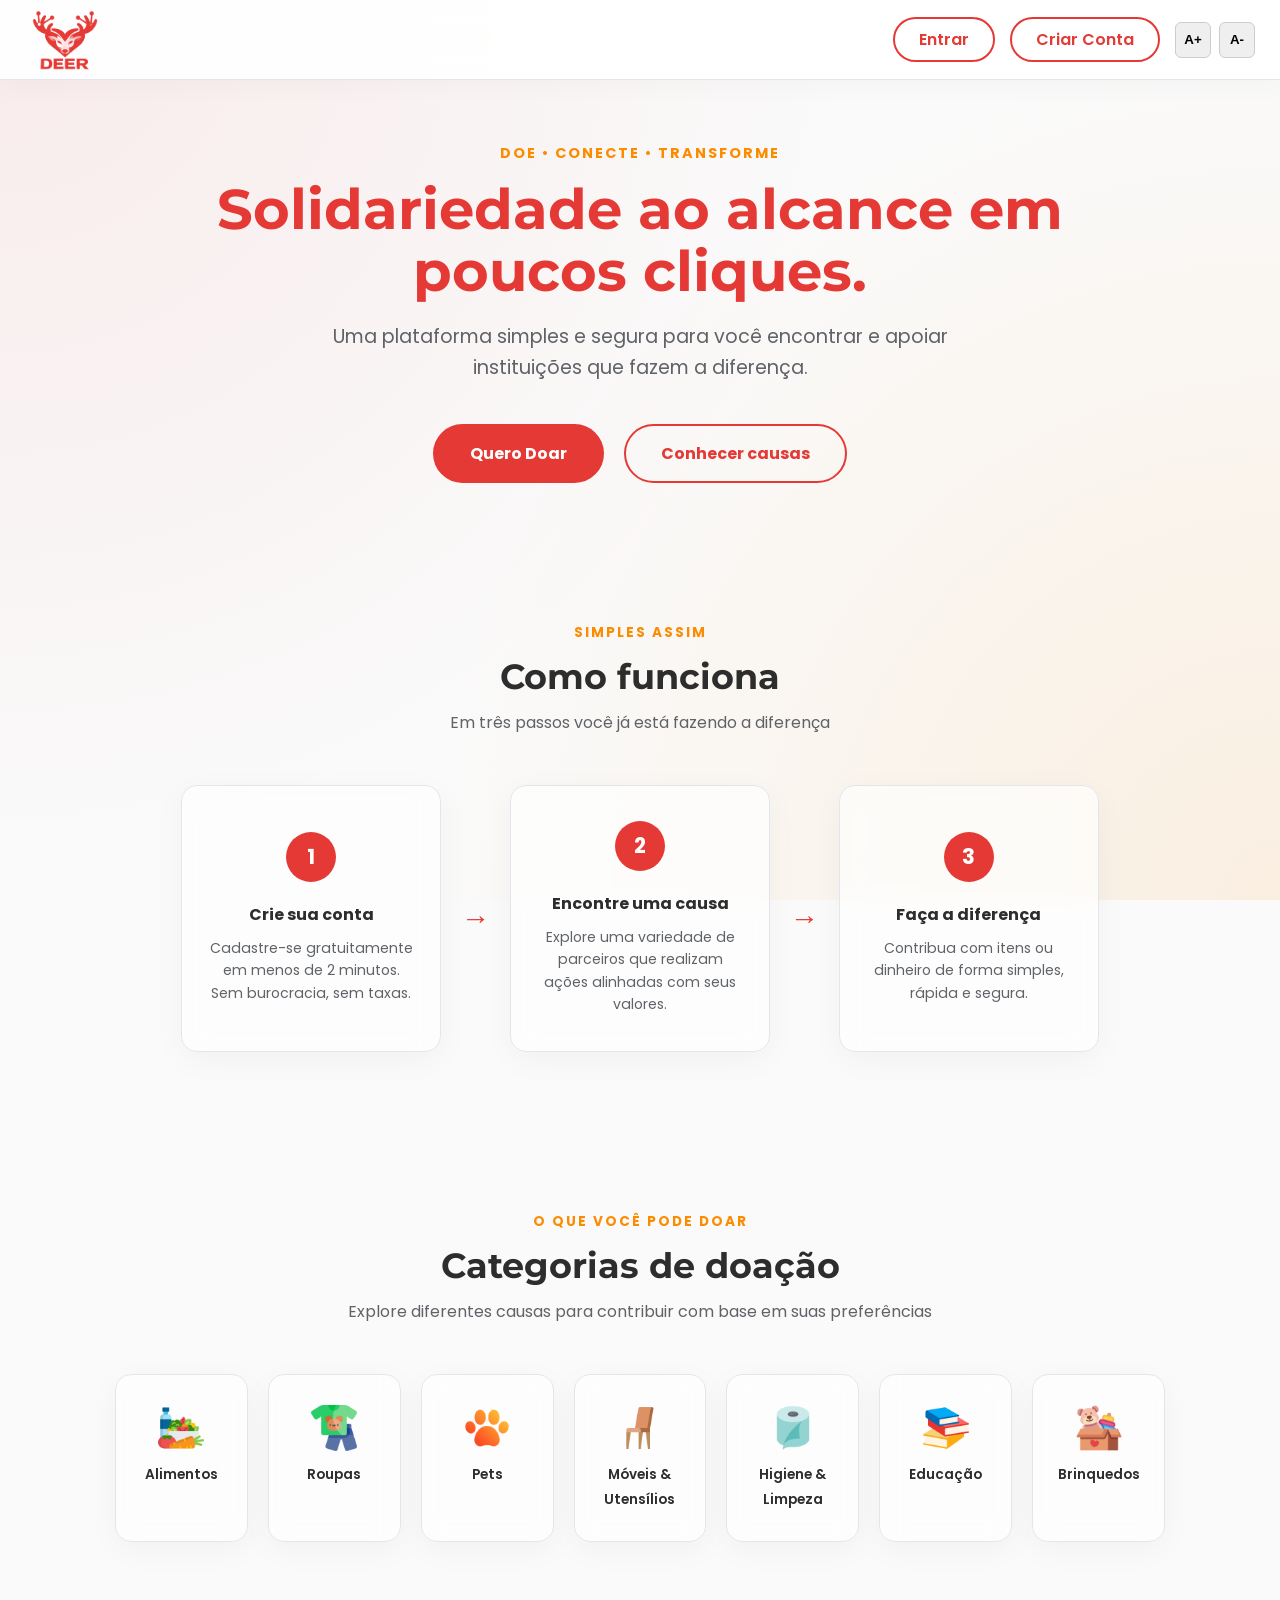
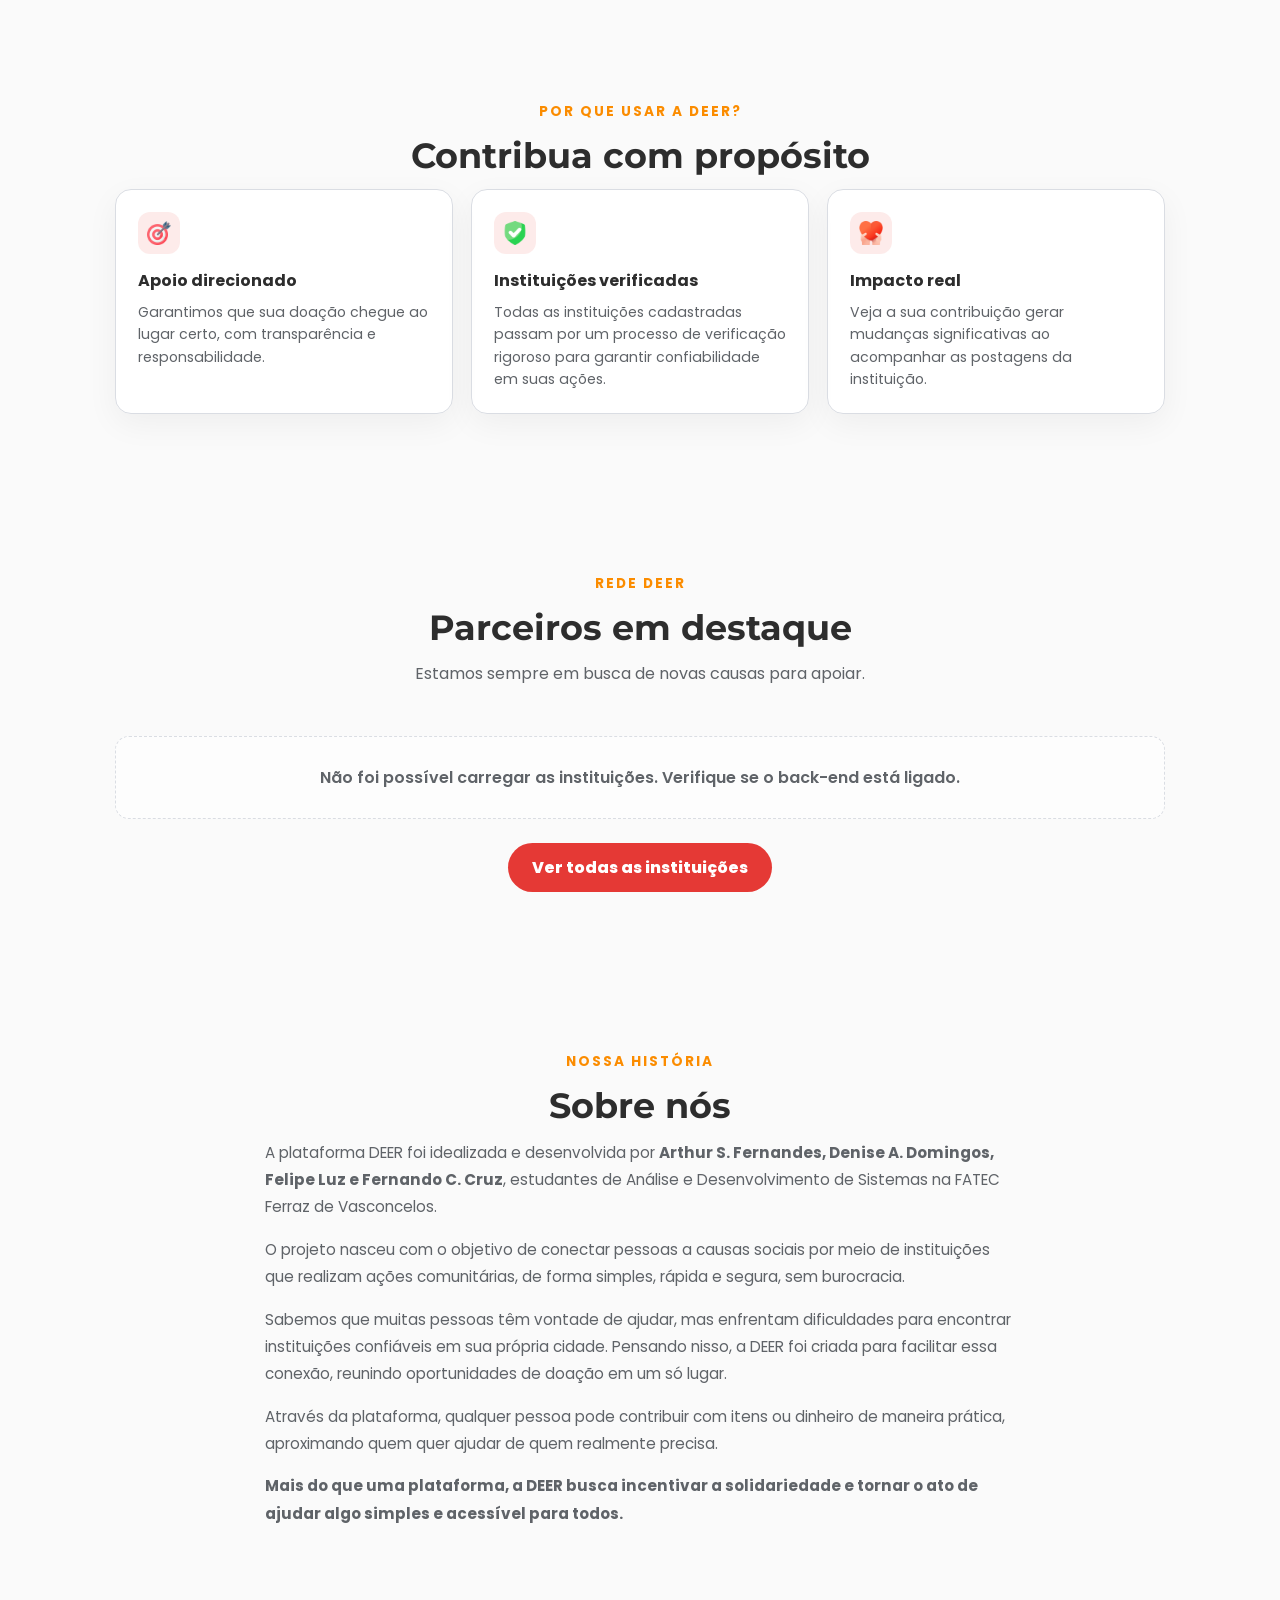
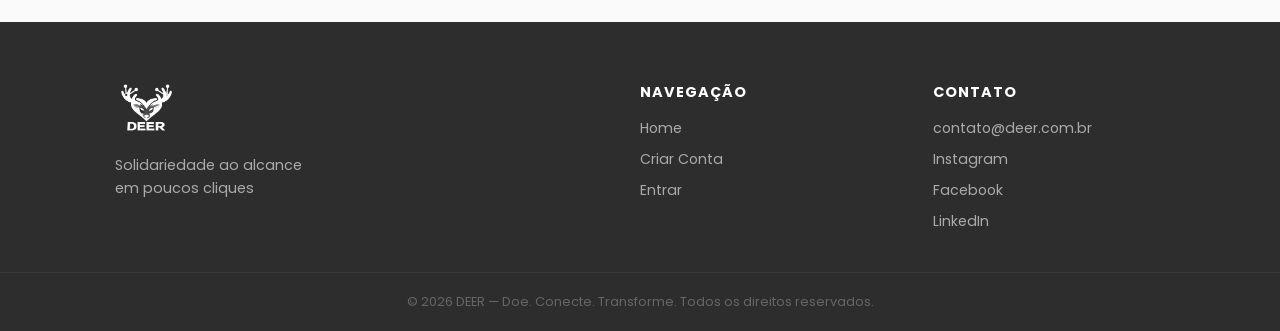
==== index.html @ 0b23401d "add vlibras e icone para aumento de fonte - acessibilidade" ====
<!DOCTYPE html>
<html lang="pt-br">

<head>
    <meta charset="UTF-8">
    <meta name="viewport" content="width=device-width, initial-scale=1.0">
    <title>DEER - Doe. Conecte. Transforme.</title>
    <link rel="preconnect" href="https://fonts.googleapis.com">
    <link rel="preconnect" href="https://fonts.gstatic.com" crossorigin>
    <link
        href="https://fonts.googleapis.com/css2?family=Montserrat:wght@900&family=Poppins:wght@400;600;700&display=swap"
        rel="stylesheet">
    <link rel="stylesheet" href="assets/css/styles.css">
    <link rel="shortcut icon" href="assets/img/logo-deer-recortada-sem-fundo.png" type="image">
</head>

<body>
    <header class="header">
        <div class="header-container">
            <div class="logo">
                <div class="logo-mask" title="DEER"></div>
            </div>
            <div class="usuario" id="user-menu">
                <a href="pages/login.html" class="login-trigger">Entrar</a>
                <a href="pages/cadastro.html" class="signup-trigger">Criar Conta</a>

                
    <!--Botões para aumentar e diminuir o tamanho da fonte (ACESSIBILIDADE)-->
    <div class="acessibilidade">
    <button type="button" onclick="aumentarFonte()">A+</button>
    <button type="button" onclick="diminuirFonte()">A-</button>
    
            </div>
        </div>

    </header>

    <main class="tela-inicial">
        <section class="conteudo-tela-inicial">
            <div class="slogan">
                <span class="motto">Doe • Conecte • Transforme</span>
            </div>
            <h1 class="titulo">Solidariedade ao alcance em poucos cliques.</h1>
            <p class="texto-intodutorio">
                Uma plataforma simples e segura para você encontrar e apoiar instituições que fazem a diferença.
            </p>
            <div class="botoes-da-tela-inicial">
                <button class="doar" type="button" data-scroll-ongs>Quero Doar</button>
                <button class="conhecer-ongs" type="button" data-ver-ongs>Conhecer causas</button>
            </div>
            
        </section>
        
    </main>

    <!-- como funciona -->
    <section class="como-funciona">
        <div class="secao-container">
            <span class="secao-tag">Simples assim</span>
            <h2 class="secao-titulo">Como funciona</h2>
            <p class="secao-subtitulo">Em três passos você já está fazendo a diferença</p>
            <div class="passos">
                <div class="passo">
                    <div class="passo-numero">1</div>
                    <h3>Crie sua conta</h3>
                    <p>Cadastre-se gratuitamente em menos de 2 minutos. Sem burocracia, sem taxas.</p>
                </div>
                <div class="passo-seta">→</div>
                <div class="passo">
                    <div class="passo-numero">2</div>
                    <h3>Encontre uma causa</h3>
                    <p>Explore uma variedade de parceiros que realizam ações alinhadas com seus valores.</p>
                </div>
                <div class="passo-seta">→</div>
                <div class="passo">
                    <div class="passo-numero">3</div>
                    <h3>Faça a diferença</h3>
                    <p>Contribua com itens ou dinheiro de forma simples, rápida e segura.</p>
                </div>
            </div>
        </div>
    </section>

    <!-- Categorias usadas também como filtro na página de instituições. -->
    <section class="categorias">
        <div class="secao-container">
            <span class="secao-tag">O que você pode doar</span>
            <h2 class="secao-titulo">Categorias de doação</h2>
            <p class="secao-subtitulo">Explore diferentes causas para contribuir com base em suas preferências</p>
            <div class="categorias-grid">
                <div class="categoria-card" data-categoria="alimentos">
                    <div class="categoria-icone"><img src="assets/img/diet.png" alt=""></div>
                    <span>Alimentos</span>
                </div>
                <div class="categoria-card" data-categoria="roupas">
                    <div class="categoria-icone"><img src="assets/img/clothes.png" alt=""></div>
                    <span>Roupas</span>
                </div>
                <div class="categoria-card" data-categoria="pets">
                    <div class="categoria-icone"><img src="assets/img/pets.png" alt=""></div>
                    <span>Pets</span>
                </div>
                <div class="categoria-card" data-categoria="moveis">
                    <div class="categoria-icone"><img src="assets/img/dining.png" alt=""></div>
                    <span>Móveis & Utensílios</span>
                </div>
                <div class="categoria-card" data-categoria="higiene">
                    <div class="categoria-icone"><img src="assets/img/tissue-roll.png" alt=""></div>
                    <span>Higiene & Limpeza</span>
                </div>
                <div class="categoria-card" data-categoria="educacao">
                    <div class="categoria-icone"><img src="assets/img/stack-of-books.png" alt=""></div>
                    <span>Educação</span>
                </div>
                <div class="categoria-card" data-categoria="brinquedos">
                    <div class="categoria-icone"><img src="assets/img/donate.png" alt=""></div>
                    <span>Brinquedos</span>
                </div>
            </div>
        </div>
    </section>

    <section class="beneficios-deer">
        <div class="secao-container">
            <span class="secao-tag">Por que usar a DEER?</span>
            <h2 class="secao-titulo">Contribua com propósito</h2>
            <div class="beneficios-grid">
                <div class="beneficio-card">
                    <div class="beneficio-icone"><img src="assets/img/target.png" alt=""></div>
                    <h3>Apoio direcionado</h3>
                    <p>Garantimos que sua doação chegue ao lugar certo, com transparência e responsabilidade.</p>
                </div>
                <div class="beneficio-card">
                    <div class="beneficio-icone"><img src="assets/img/shield.png" alt=""></div>
                    <h3>Instituições verificadas</h3>
                    <p>Todas as instituições cadastradas passam por um processo de verificação rigoroso para garantir
                        confiabilidade em suas ações.</p>
                </div>
                <div class="beneficio-card">
                    <div class="beneficio-icone"><img src="assets/img/give-love.png" alt=""></div>
                    <h3>Impacto real</h3>
                    <p>Veja a sua contribuição gerar mudanças significativas ao acompanhar as postagens da instituição.
                    </p>
                </div>
            </div>
        </div>
    </section>

    <section class="ongs-destaque" id="ongs-aprovadas">
        <div class="secao-container">
            <span class="secao-tag">Rede DEER</span>
            <h2 class="secao-titulo">Parceiros em destaque</h2>
            <p class="secao-subtitulo">Estamos sempre em busca de novas causas para apoiar.</p>
            <div class="ongs-grid" id="home-ongs-grid">
                <div class="estado-lista">Carregando instituições...</div>
            </div>
            <a class="btn-ver-todas-ongs" href="pages/ongs.html">Ver todas as instituições</a>
        </div>
    </section>

    <!-- Apresentação do projeto acadêmico e da equipe. -->
    <section class="sobre-nos">
        <div class="secao-container">
            <span class="secao-tag">Nossa história</span>
            <h2 class="secao-titulo">Sobre nós</h2>
            <div class="sobre-conteudo">
                <div class="sobre-texto">
                    <p>A plataforma DEER foi idealizada e desenvolvida por <strong>Arthur S. Fernandes, Denise A.
                            Domingos, Felipe Luz e Fernando C. Cruz</strong>, estudantes de Análise e Desenvolvimento de
                        Sistemas na FATEC Ferraz de Vasconcelos.</p>
                    <p>O projeto nasceu com o objetivo de conectar pessoas a causas sociais por meio de instituições que
                        realizam ações comunitárias, de forma simples, rápida e segura, sem burocracia.</p>
                    <p>Sabemos que muitas pessoas têm vontade de ajudar, mas enfrentam dificuldades para encontrar
                        instituições confiáveis em sua própria cidade. Pensando nisso, a DEER foi criada para facilitar
                        essa conexão, reunindo oportunidades de doação em um só lugar.</p>
                    <p>Através da plataforma, qualquer pessoa pode contribuir com itens ou dinheiro de maneira prática,
                        aproximando quem quer ajudar de quem realmente precisa.</p>
                    <p><strong>Mais do que uma plataforma, a DEER busca incentivar a solidariedade e tornar o ato de
                            ajudar algo simples e acessível para todos.</strong></p>
                </div>
            </div>
        </div>
    </section>

    <!-- footer do site com algumas infos q por enqauanto são genericas -->
    <footer class="footer">
        <div class="footer-container">
            <div class="footer-marca">
                <img src="assets/img/logo-deer-recortada-sem-fundo.png" alt="DEER" height="50">
                <p>Solidariedade ao alcance<br>em poucos cliques</p>
            </div>
            <div class="footer-links">
                <h4>Navegação</h4>
                <a href="index.html">Home</a>
                <a href="pages/cadastro.html">Criar Conta</a>
                <a href="pages/login.html">Entrar</a>
            </div>
            <div class="footer-links">
                <h4>Contato</h4>
                <a href="mailto:contato@deer.com.br">contato@deer.com.br</a>
                <a href="#">Instagram</a>
                <a href="#">Facebook</a>
                <a href="#">LinkedIn</a>
            </div>
        </div>
        <div class="footer-bottom">
            <p>© 2026 DEER — Doe. Conecte. Transforme. Todos os direitos reservados.</p>
        </div>
        <div vw class="enabled">
            <div vw-access-button class="active"></div>
            <div vw-plugin-wrapper>
                <div class="vw-plugin-top-wrapper"></div>
            </div>
        </div>
        <script src="https://vlibras.gov.br/app/vlibras-plugin.js"></script>
        <script>
            new window.VLibras.Widget('https://vlibras.gov.br/app');
        </script>

    </footer>

    <script src="assets/js/config.js"></script>
    <script src="assets/js/script.js"></script>
</body>

</html>
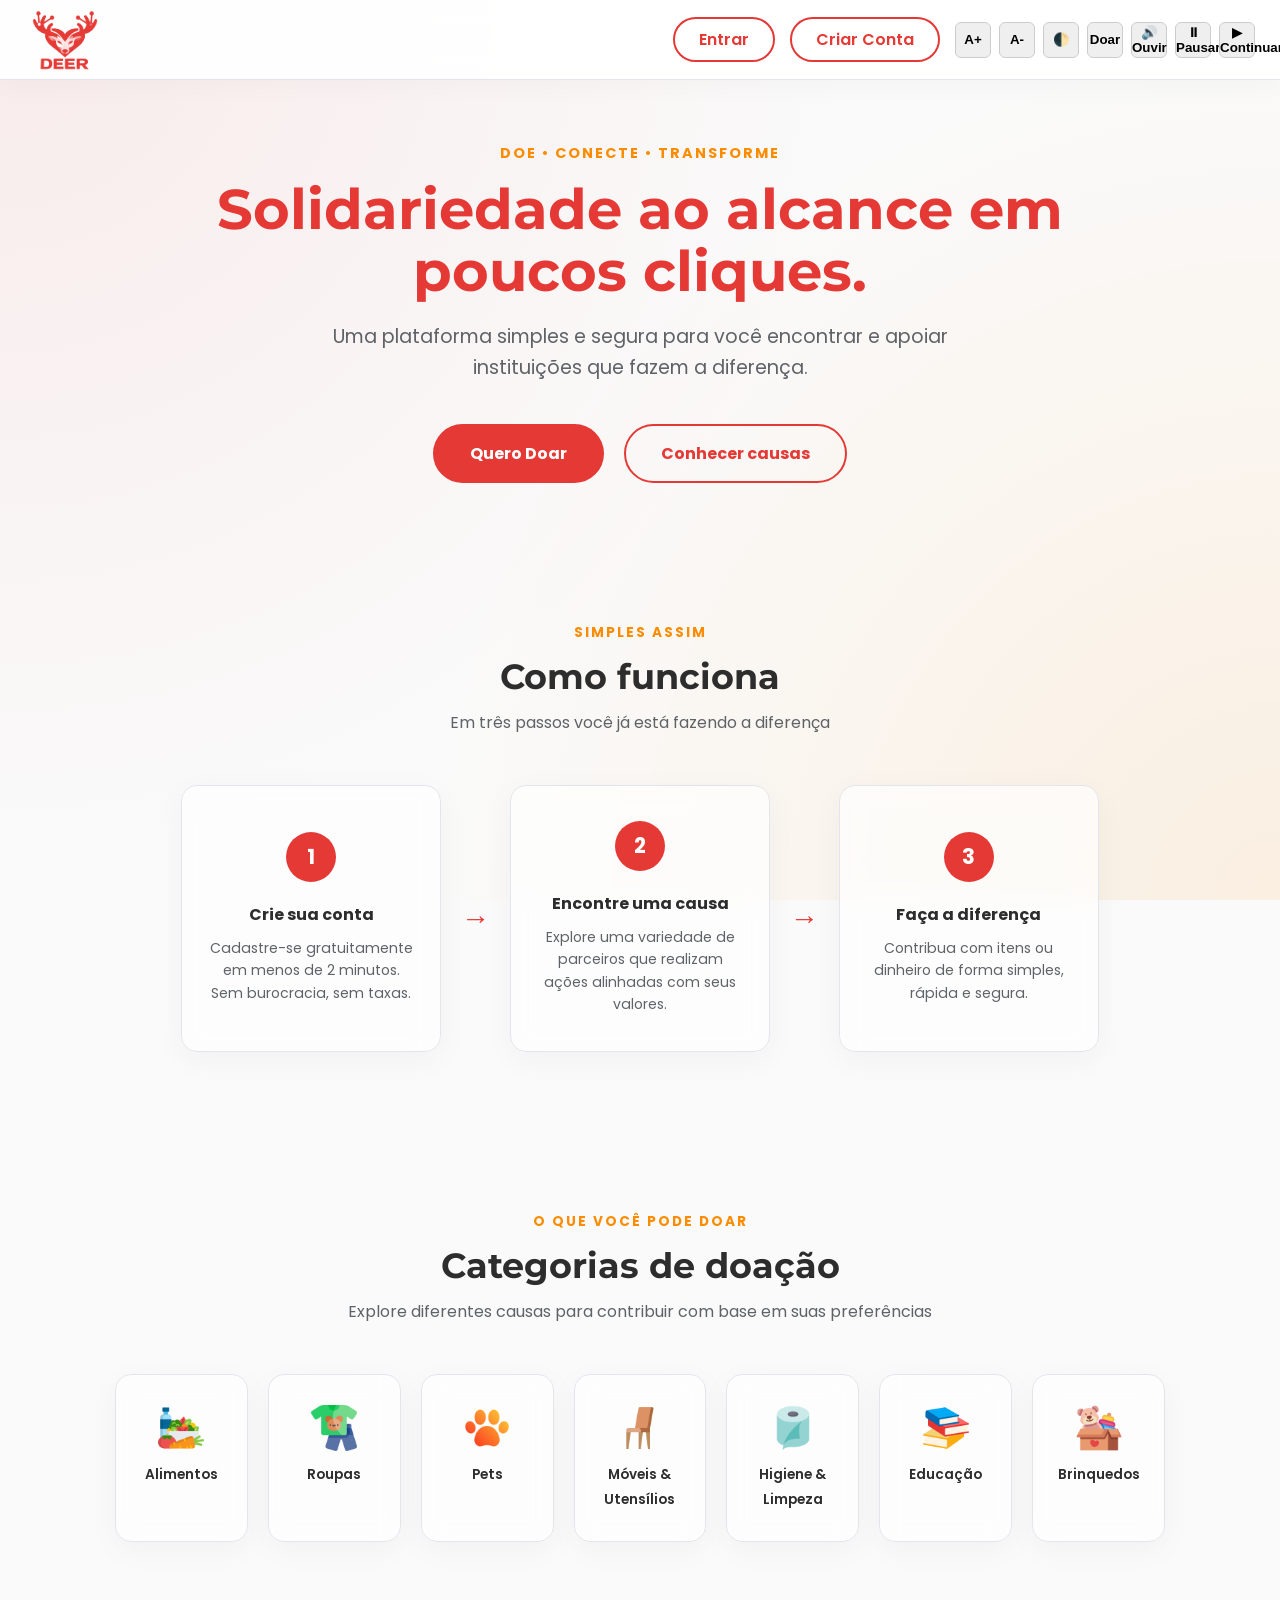
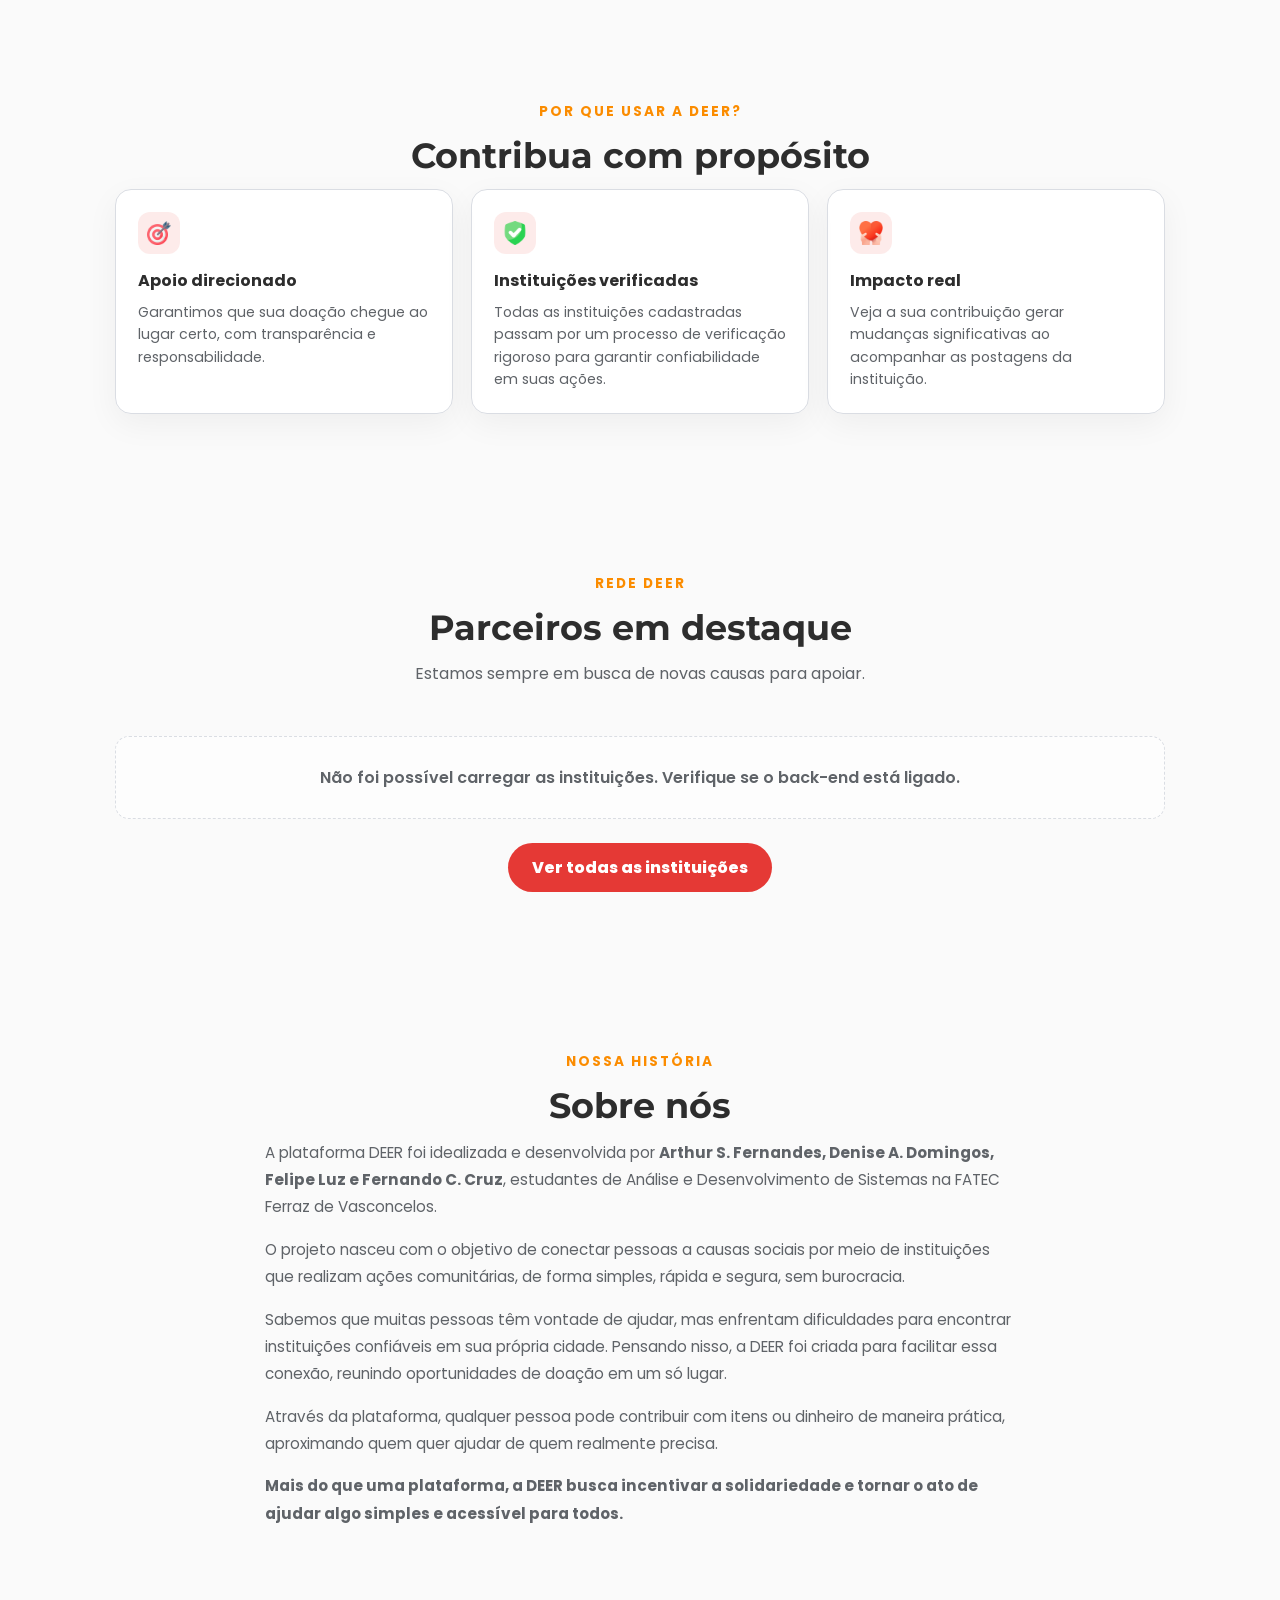
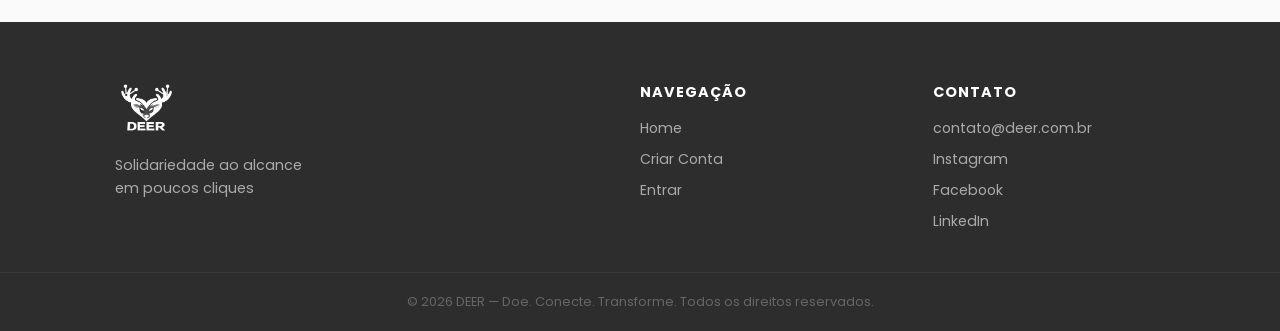
==== commit 2a8505da: "add alto contraste - speech - naveg/teclado - acessibilidade" ====
--- a/index.html
+++ b/index.html
@@ -29,7 +29,23 @@
     <div class="acessibilidade">
     <button type="button" onclick="aumentarFonte()">A+</button>
     <button type="button" onclick="diminuirFonte()">A-</button>
-    
+
+    <!--Ïcone/botão para acionar o alto contraste-->
+<button type="button" onclick="alternarContraste()" title="Alto contraste">
+    🌓
+</button>
+  
+<!--Botão de navegação pelo teclado-->
+<button tabindex="0">Doar</button>
+
+<!--botão para leitura em voz alta //ao pressionar o botão o texto é traduzido em áudio, ao clicar novamente, a tradução para-->
+<button type="button" onclick="lerPagina()">
+    🔊 Ouvir
+</button>
+
+<button onclick="speechSynthesis.pause()">⏸ Pausar</button> <!--Botao para pausar o áudio-->
+<button onclick="speechSynthesis.resume()">▶ Continuar</button> <!--Botao para continuar o áudio-->
+
             </div>
         </div>
 
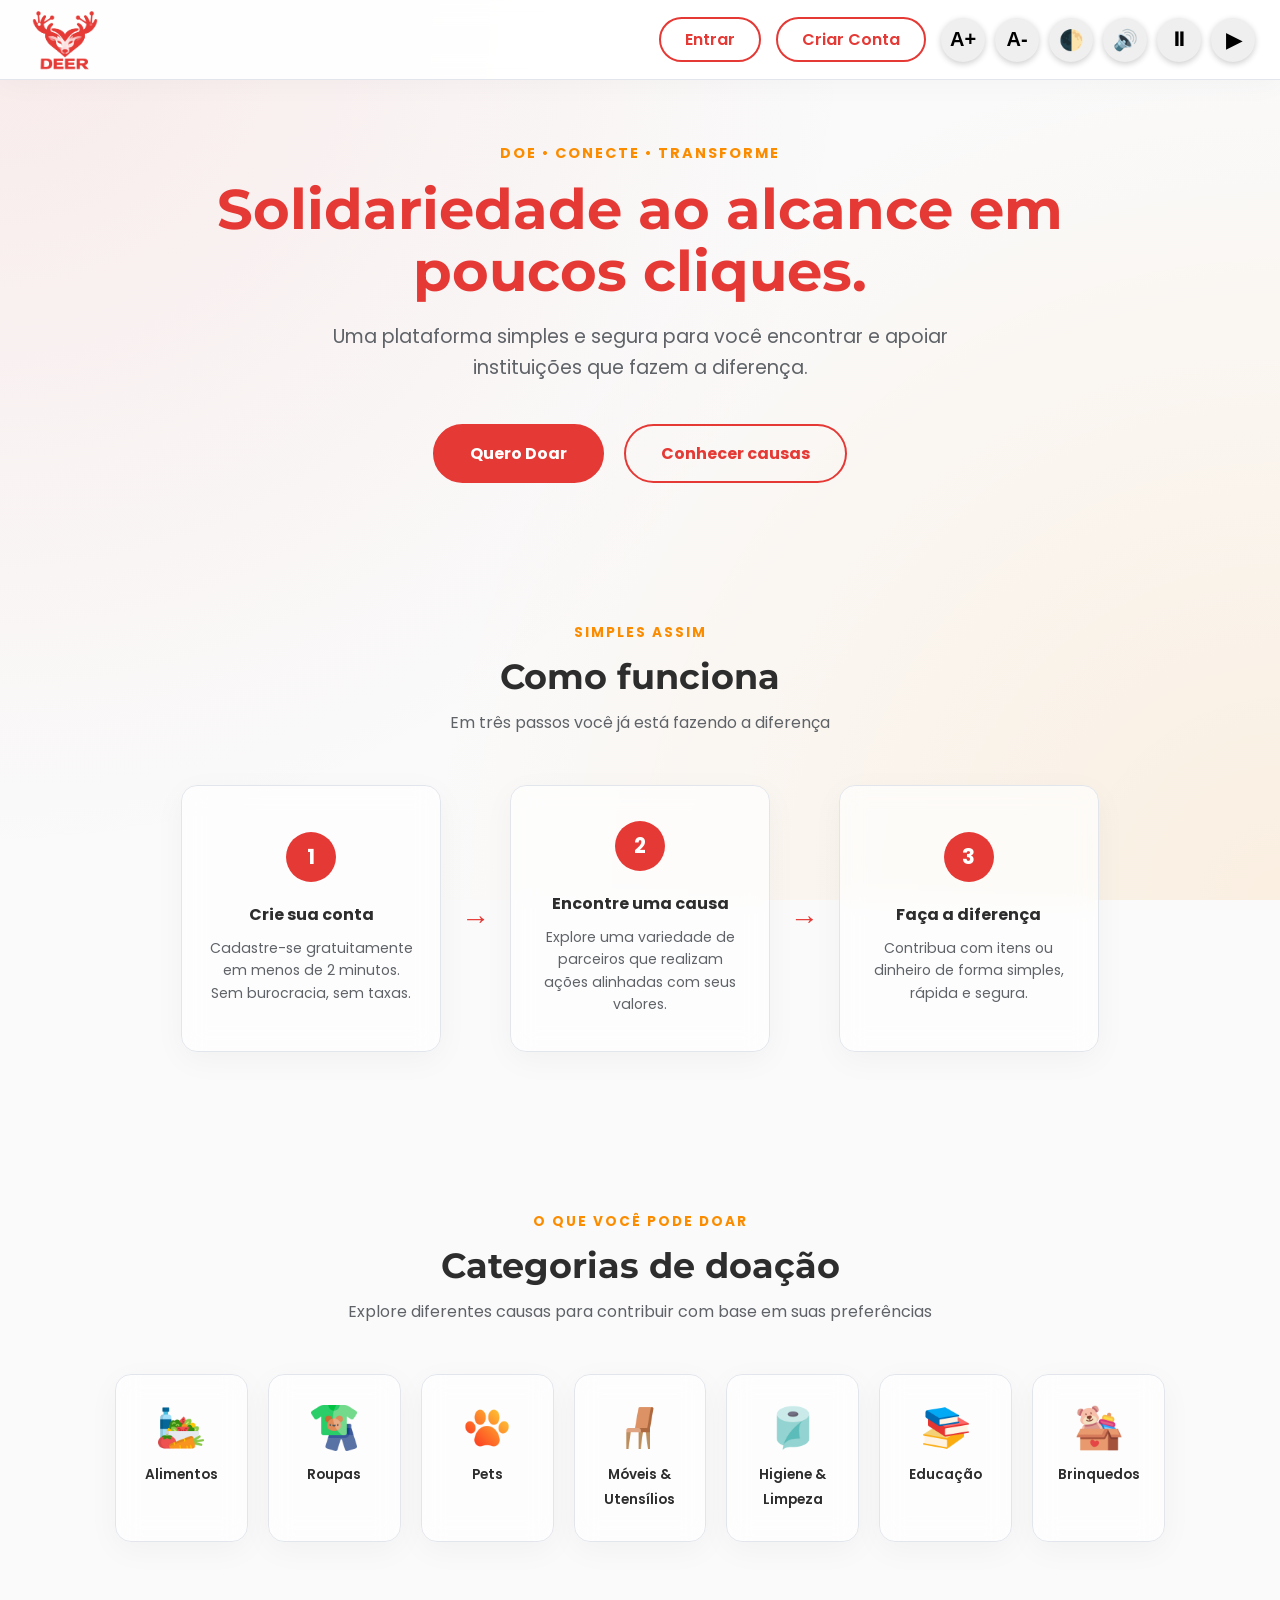
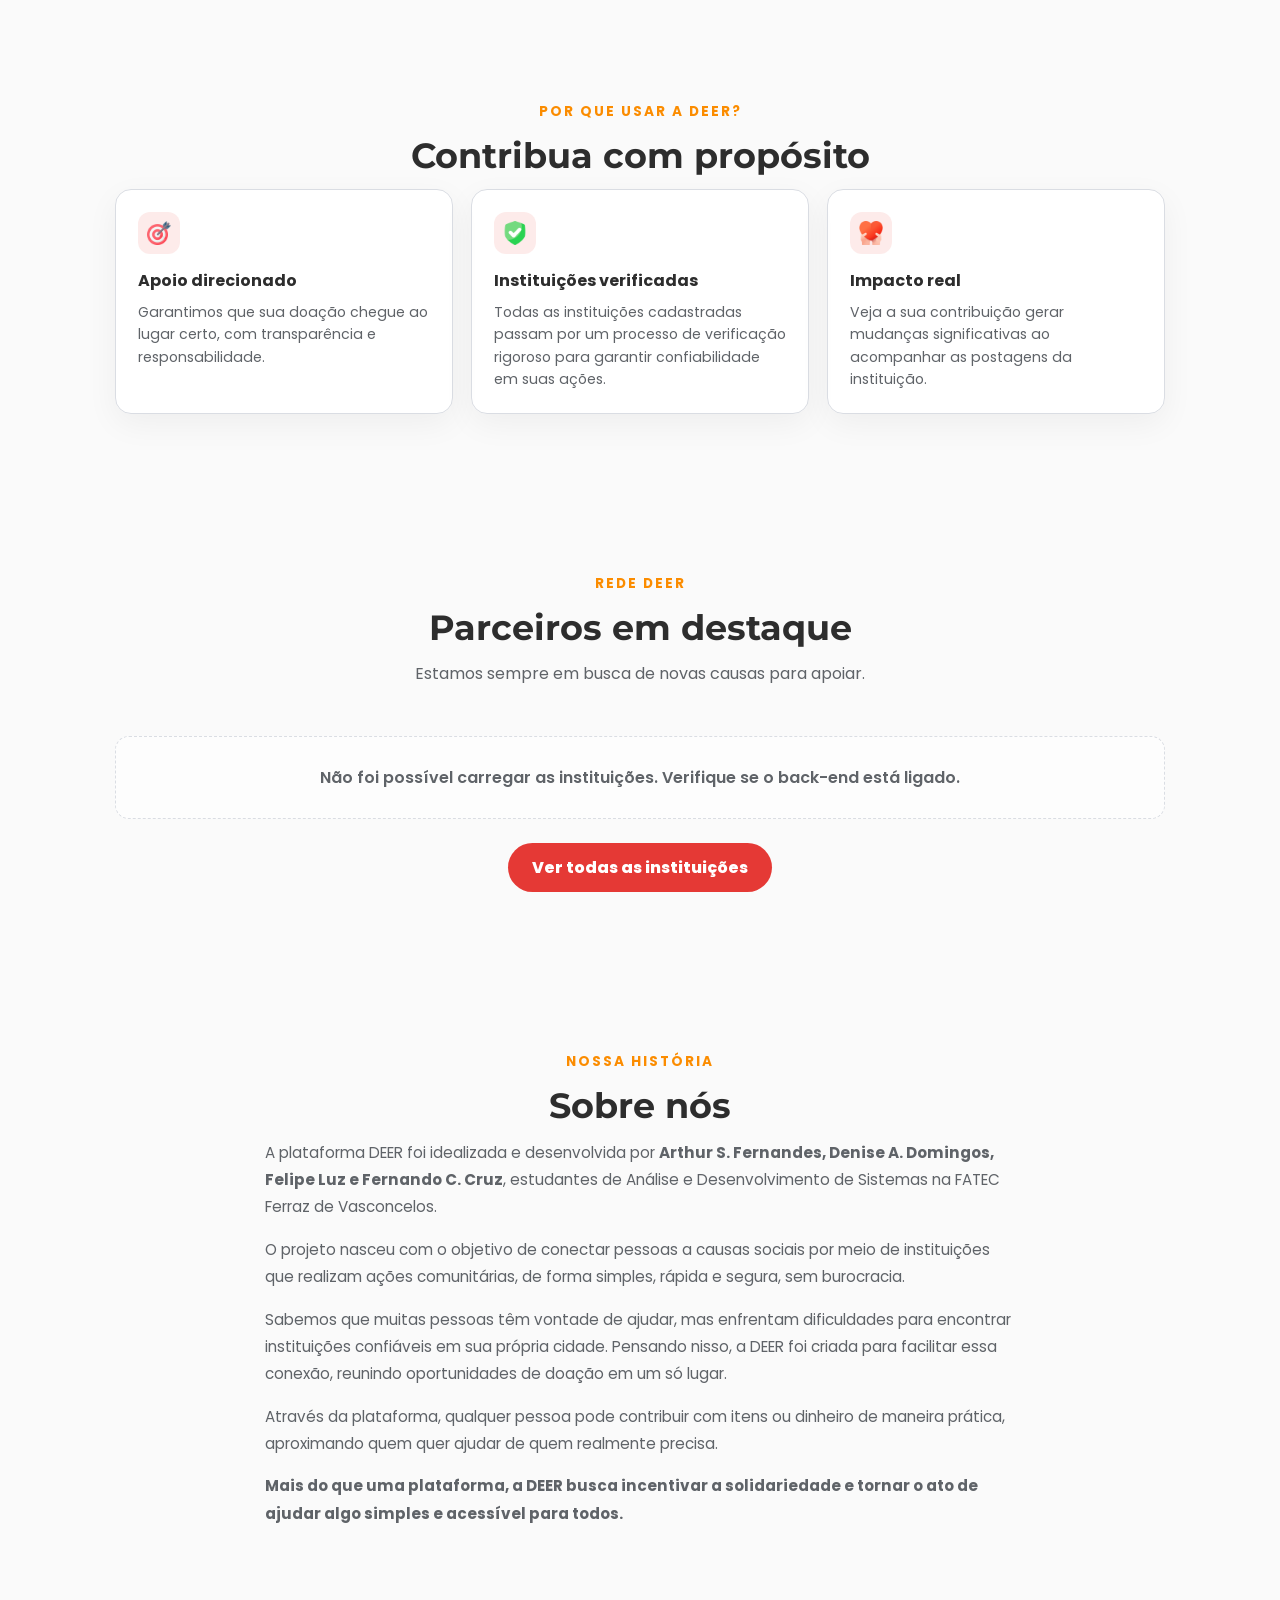
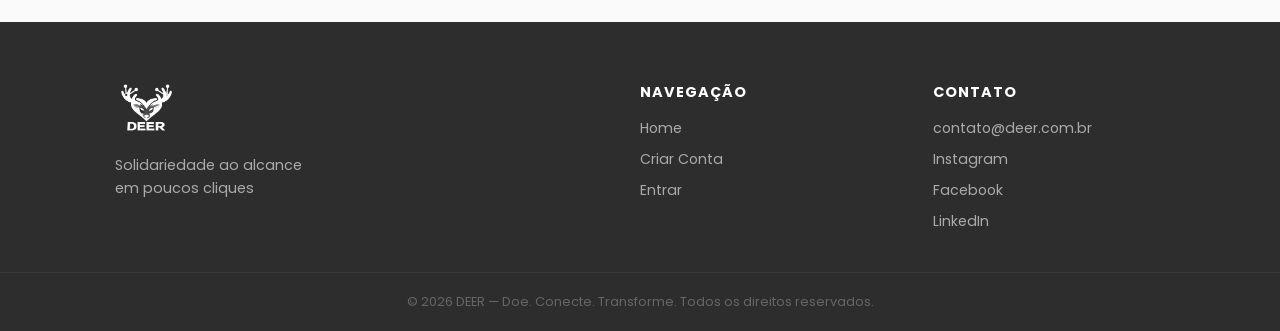
==== commit 43c7c0c3: "ajuste dos botÕes de acessibilidade e alto contraste" ====
--- a/index.html
+++ b/index.html
@@ -35,16 +35,15 @@
     🌓
 </button>
   
-<!--Botão de navegação pelo teclado-->
-<button tabindex="0">Doar</button>
-
 <!--botão para leitura em voz alta //ao pressionar o botão o texto é traduzido em áudio, ao clicar novamente, a tradução para-->
-<button type="button" onclick="lerPagina()">
-    🔊 Ouvir
+<button id="btnAudio" onclick="alternarLeitura()">
+    🔊
 </button>
 
-<button onclick="speechSynthesis.pause()">⏸ Pausar</button> <!--Botao para pausar o áudio-->
-<button onclick="speechSynthesis.resume()">▶ Continuar</button> <!--Botao para continuar o áudio-->
+<button onclick="speechSynthesis.pause()">⏸</button> <!--Botao para pausar o áudio-->
+
+<button onclick="speechSynthesis.resume()">▶</button> <!--Botao para continuar o áudio-->
+ 
 
             </div>
         </div>
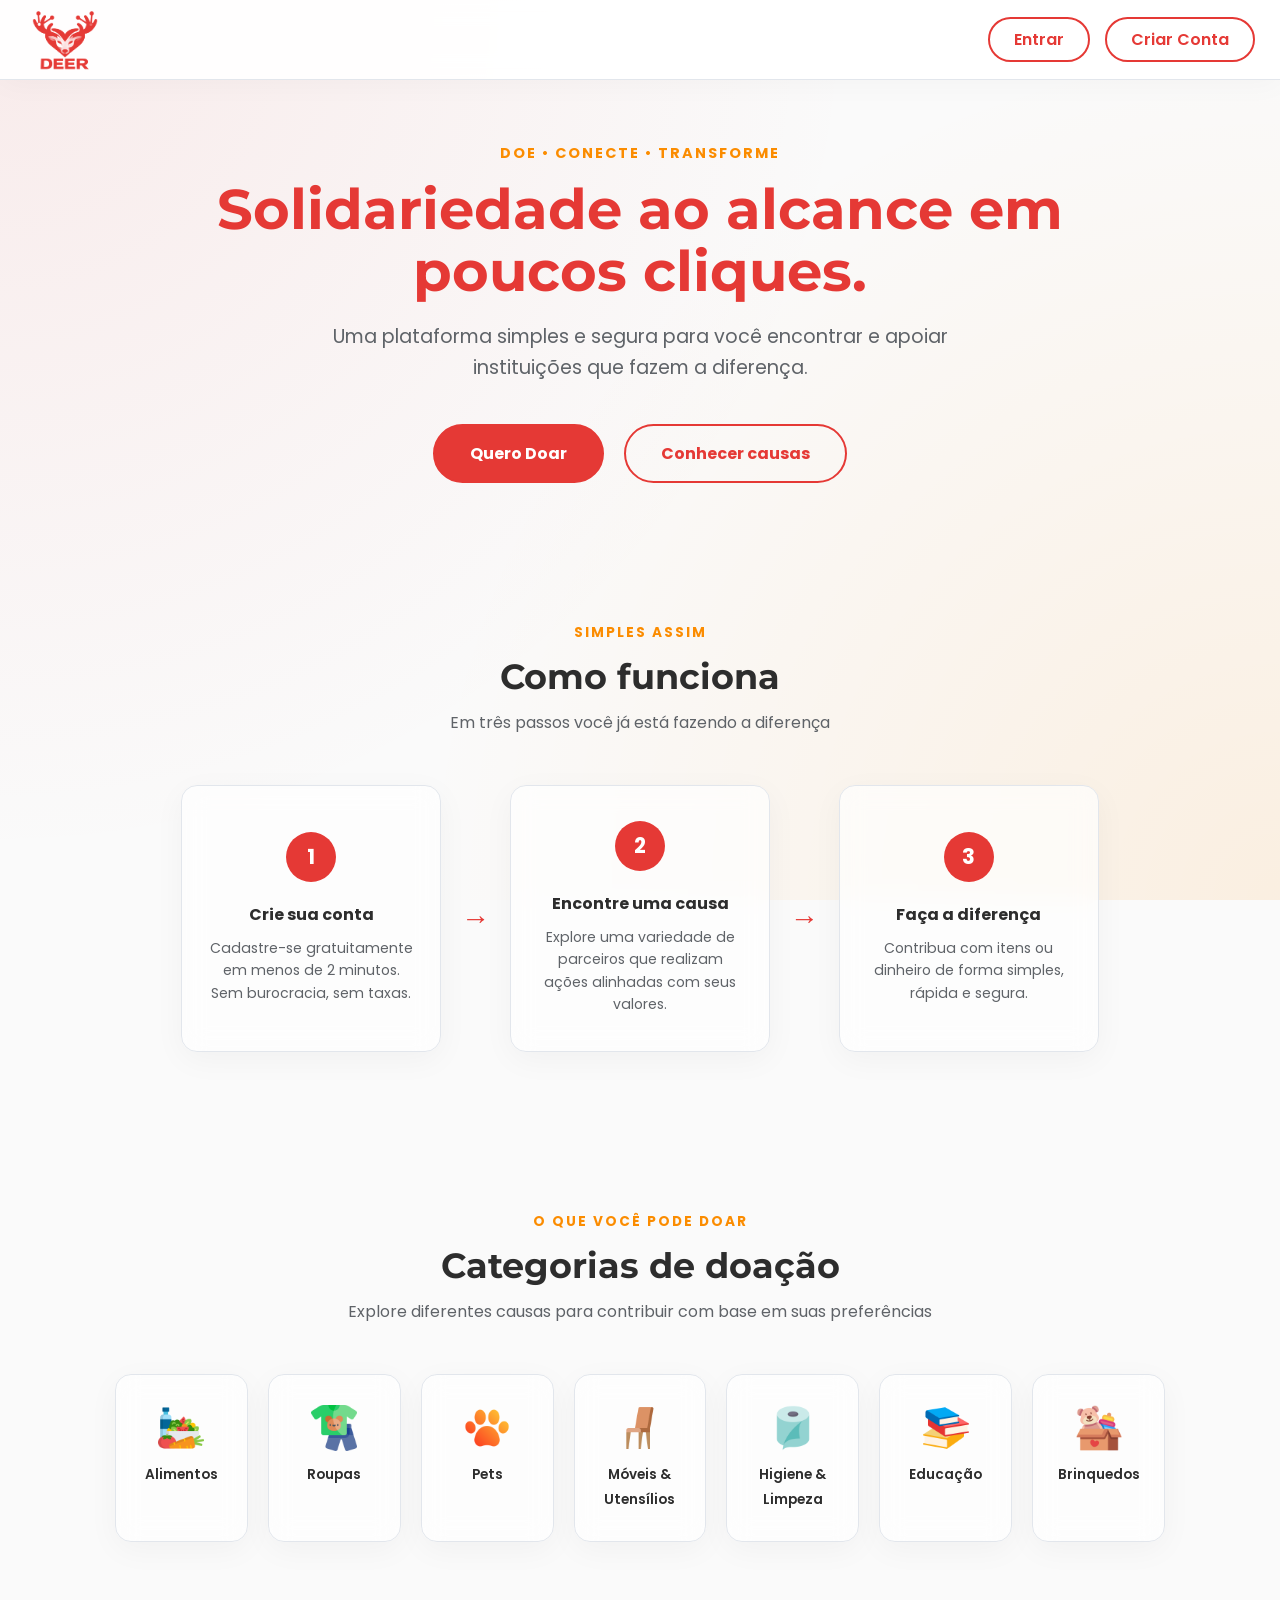
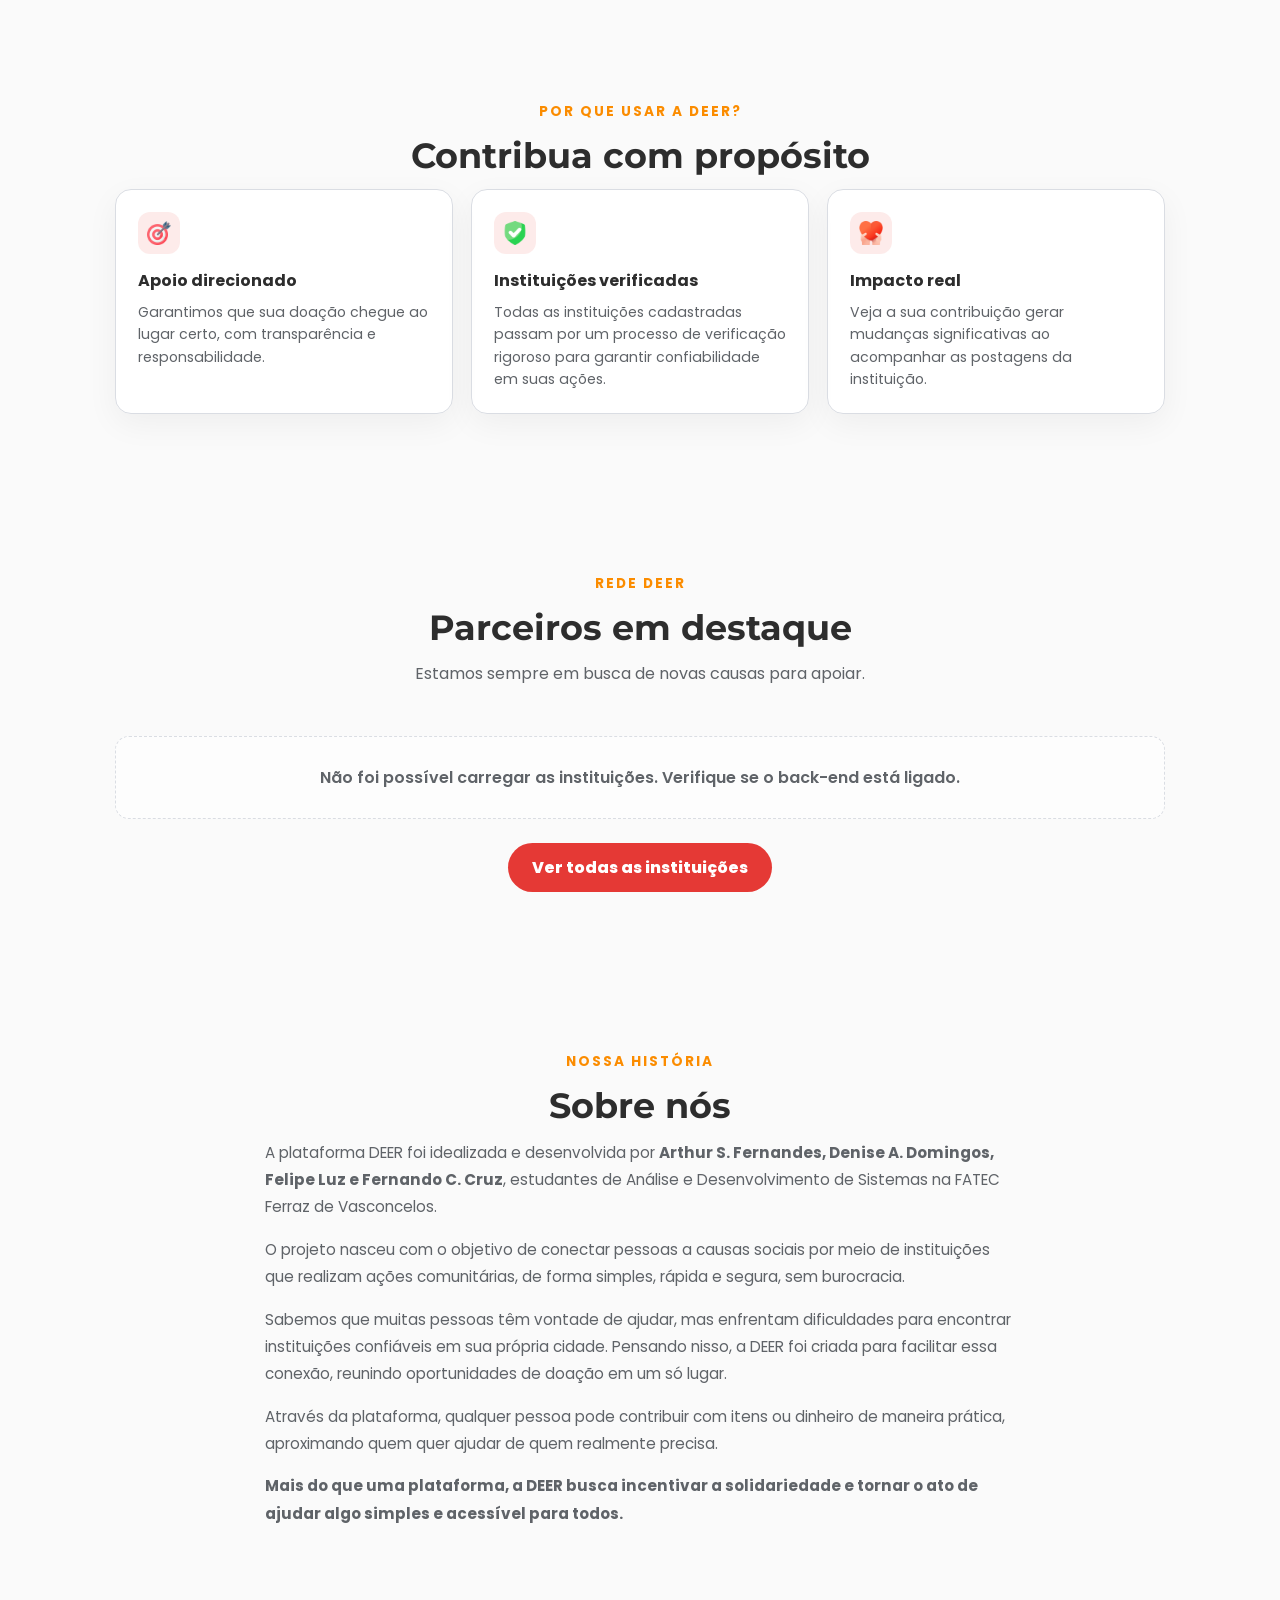
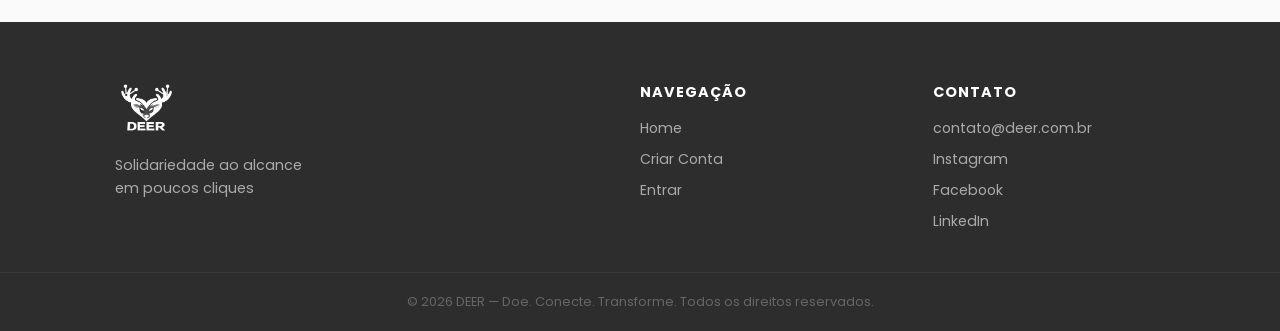
==== commit 6ca2171d: "fix: correção de bug causado pela cor de banner do perfil de usuario/melhorando os comentarios do co" ====
--- a/index.html
+++ b/index.html
@@ -15,6 +15,7 @@
 </head>
 
 <body>
+    <!-- Cabecalho compartilhado: o script.js troca os links por dados do usuario quando existe sessao. -->
     <header class="header">
         <div class="header-container">
             <div class="logo">
@@ -23,33 +24,11 @@
             <div class="usuario" id="user-menu">
                 <a href="pages/login.html" class="login-trigger">Entrar</a>
                 <a href="pages/cadastro.html" class="signup-trigger">Criar Conta</a>
-
-                
-    <!--Botões para aumentar e diminuir o tamanho da fonte (ACESSIBILIDADE)-->
-    <div class="acessibilidade">
-    <button type="button" onclick="aumentarFonte()">A+</button>
-    <button type="button" onclick="diminuirFonte()">A-</button>
-
-    <!--Ïcone/botão para acionar o alto contraste-->
-<button type="button" onclick="alternarContraste()" title="Alto contraste">
-    🌓
-</button>
-  
-<!--botão para leitura em voz alta //ao pressionar o botão o texto é traduzido em áudio, ao clicar novamente, a tradução para-->
-<button id="btnAudio" onclick="alternarLeitura()">
-    🔊
-</button>
-
-<button onclick="speechSynthesis.pause()">⏸</button> <!--Botao para pausar o áudio-->
-
-<button onclick="speechSynthesis.resume()">▶</button> <!--Botao para continuar o áudio-->
- 
-
-            </div>
-        </div>
-
+            </div>
+        </div>
     </header>
 
+    <!-- Primeira dobra da home, com chamadas que levam para as instituicoes carregadas pelo JavaScript. -->
     <main class="tela-inicial">
         <section class="conteudo-tela-inicial">
             <div class="slogan">
@@ -63,12 +42,10 @@
                 <button class="doar" type="button" data-scroll-ongs>Quero Doar</button>
                 <button class="conhecer-ongs" type="button" data-ver-ongs>Conhecer causas</button>
             </div>
-            
         </section>
-        
     </main>
 
-    <!-- como funciona -->
+    <!-- Explica a jornada do usuario em tres passos simples. -->
     <section class="como-funciona">
         <div class="secao-container">
             <span class="secao-tag">Simples assim</span>
@@ -135,6 +112,7 @@
         </div>
     </section>
 
+    <!-- Cards de valor do produto. Aqui entraram icones proprios para manter o visual consistente. -->
     <section class="beneficios-deer">
         <div class="secao-container">
             <span class="secao-tag">Por que usar a DEER?</span>
@@ -161,6 +139,7 @@
         </div>
     </section>
 
+    <!-- Este grid nasce com texto de carregamento e depois recebe os cards vindos da rota /instituicoes. -->
     <section class="ongs-destaque" id="ongs-aprovadas">
         <div class="secao-container">
             <span class="secao-tag">Rede DEER</span>
@@ -197,7 +176,7 @@
         </div>
     </section>
 
-    <!-- footer do site com algumas infos q por enqauanto são genericas -->
+    <!-- Rodape com navegacao e contatos. Abaixo tambem fica o widget VLibras usado em acessibilidade. -->
     <footer class="footer">
         <div class="footer-container">
             <div class="footer-marca">
@@ -227,6 +206,7 @@
                 <div class="vw-plugin-top-wrapper"></div>
             </div>
         </div>
+        <!-- VLibras e um widget publico do governo para traducao de conteudo em Libras. -->
         <script src="https://vlibras.gov.br/app/vlibras-plugin.js"></script>
         <script>
             new window.VLibras.Widget('https://vlibras.gov.br/app');
@@ -234,8 +214,9 @@
 
     </footer>
 
+    <!-- config.js precisa vir antes porque script.js usa a funcao deerApi para chamar o back-end. -->
     <script src="assets/js/config.js"></script>
     <script src="assets/js/script.js"></script>
 </body>
 
-</html>+</html>
--- a/assets/css/styles.css
+++ b/assets/css/styles.css
@@ -0,0 +1,1234 @@
+/* Variaveis principais do site. O JavaScript altera parte delas quando o usuario troca entre tema claro e escuro. */
+:root {
+    --red-base: #E53935;
+    --red-hover: #C62828;
+    
+    /* Cores base usadas em cards, campos, textos e fundos. */
+    --orange-accent: #FB8C00;
+    --page-bg: #FAFAFA;
+    --surface: rgba(255, 255, 255, 0.65);
+    --surface-strong: rgba(255, 255, 255, 0.92);
+    --surface-hover: rgba(255, 255, 255, 0.9);
+    --border-color: #E2E6EC;
+    --field-border: #DADDE3;
+    --input-bg: rgba(255, 255, 255, 0.9);
+    --dark-text: #2D2D2D;
+    --gray-text: #5F6368;
+    --white: #FFFFFF;
+
+    /* Sombra que tambem muda conforme o tema. */
+    --theme-shadow: 0 4px 15px rgba(229, 57, 53, 0.2);
+}
+
+/* Reset simples para evitar espacos padrao diferentes entre navegadores. */
+* { margin: 0; padding: 0; box-sizing: border-box; }
+
+body {
+    /* O fundo recebe as cores do tema aplicado pelo script.js. */
+    background-color: var(--page-bg);
+    
+    /* Mantem o gradiente estavel mesmo durante o scroll. */
+    background-attachment: fixed;
+    background-repeat: no-repeat;
+    background-size: cover;
+
+    color: var(--dark-text);
+    font-family: 'Poppins', sans-serif;
+    -webkit-font-smoothing: antialiased;
+}
+
+/* Cabecalho fixo com efeito de vidro para combinar com os dois temas. */
+.header {
+    position: fixed;
+    top: 0; width: 100%; height: 80px;
+    
+    /* Fundo semitransparente para misturar com o fundo global. */
+    background: var(--surface-strong); 
+    
+    /* Desfoque do fundo, conhecido como efeito glassmorphism. */
+    backdrop-filter: blur(12px); 
+    -webkit-backdrop-filter: blur(12px);
+    
+    display: flex; align-items: center; z-index: 100;
+    box-shadow: 0 4px 30px rgba(0, 0, 0, 0.03);
+    border-bottom: 1px solid var(--border-color);
+}
+
+.header-container {
+    width: 100%;
+    padding: 0 25px;
+    display: flex;
+    justify-content: space-between; 
+    align-items: center;
+}
+
+.logo {
+    display: flex;
+    align-items: center;
+}
+
+/* A logo usa imagem normal como fallback e máscara colorida quando o navegador suporta. */
+.logo-mask {
+    height: 65px;
+    width: 80px; /* largura aproximada para a mascara não cortar a logo */
+    background-image: url('../img/logo-deer-recortada-sem-fundo.png');
+    background-size: contain;
+    background-repeat: no-repeat;
+    background-position: center left;
+    transition: background-color 0.3s ease, transform 0.3s ease;
+    cursor: pointer;
+}
+
+@supports ((-webkit-mask-image: url('../img/logo-deer-recortada-sem-fundo.png')) or (mask-image: url('../img/logo-deer-recortada-sem-fundo.png'))) {
+    .logo-mask {
+        background-color: var(--red-base);
+        background-image: none;
+        -webkit-mask-image: url('../img/logo-deer-recortada-sem-fundo.png');
+        -webkit-mask-size: contain;
+        -webkit-mask-repeat: no-repeat;
+        -webkit-mask-position: center left;
+        mask-image: url('../img/logo-deer-recortada-sem-fundo.png');
+        mask-size: contain;
+        mask-repeat: no-repeat;
+        mask-position: center left;
+    }
+}
+
+.logo-mask:hover { 
+    transform: scale(1.05); 
+}
+
+/* Menu de usuario logado, preenchido pelo script.js quando existe sessao. */
+.usuario { display: flex; gap: 15px; align-items: center; flex-wrap: nowrap;}
+
+.usuario-identidade {
+    display: flex;
+    align-items: center;
+    gap: 8px;
+}
+
+.usuario-foto,
+.usuario-iniciais {
+    width: 32px;
+    height: 32px;
+    border-radius: 50%;
+    border: 2px solid var(--red-base);
+}
+
+.usuario-foto {
+    object-fit: cover;
+}
+
+.usuario-iniciais {
+    background: var(--red-base);
+    color: white;
+    display: flex;
+    align-items: center;
+    justify-content: center;
+    font-size: 0.75rem;
+    font-weight: 700;
+}
+
+.usuario-saudacao {
+    font-weight: 600;
+    color: var(--dark-text);
+}
+
+.usuario-acao {
+    padding: 8px 18px;
+    font-size: 0.85rem;
+}
+
+/* botões de Login, cadastro e sair (login-trigger e signup-trigger) */
+.login-trigger, .signup-trigger {
+    cursor: pointer; 
+    font-weight: 600; 
+    border-radius: 25px; 
+    transition: all 0.25s ease;
+    padding: 8px 24px; /* era24 */
+    font-family: inherit;
+    text-decoration: none;
+    display: inline-block;
+    white-space: nowrap;
+
+    /* botão com borda */
+    background: var(--surface-strong);
+    border: 2px solid var(--red-base);
+    color: var(--red-base);
+}
+
+/* hover do botão com borda (é dinamico) */
+.login-trigger:hover, .signup-trigger:hover {
+    background: var(--red-hover); /* Usa a cor escura do tema */
+    color: var(--white);
+    transform: translateY(-2px);
+    
+    /* sombra dinâmica do tema */
+    box-shadow: var(--theme-shadow);
+}
+
+/* tela inicial */
+.tela-inicial {
+    display: flex;
+    align-items: flex-start;
+    justify-content: center;
+    text-align: center;
+    
+    /* fundo transparente pra mostrar o gradiente */
+    background: transparent; 
+    
+    padding: 140px 20px 40px;
+    padding-bottom: 60px;
+}
+
+.conteudo-tela-inicial {
+    max-width: 850px;
+    display: flex;
+    flex-direction: column;
+    align-items: center;
+}
+
+.motto {
+    color: var(--orange-accent);
+    font-weight: 700;
+    text-transform: uppercase;
+    letter-spacing: 2px;
+    font-size: 0.9rem;
+    margin-bottom: 15px;
+    display: inline-block;
+}
+
+.titulo { 
+    font-family: 'Montserrat', sans-serif; 
+    font-size: 3.5rem; 
+    color: var(--red-base); /* cor dinâmica */
+    line-height: 1.1;
+    margin-bottom: 20px; 
+}
+
+.texto-intodutorio { 
+    font-size: 1.2rem; 
+    color: var(--gray-text); 
+    max-width: 650px; 
+    line-height: 1.6;
+    margin-bottom: 40px; 
+}
+
+.botoes-da-tela-inicial { display: flex; gap: 20px; }
+
+/* botões da tela inicial */
+.doar, .conhecer-ongs {
+    padding: 15px 35px;
+    border-radius: 50px;
+    font-weight: 700;
+    cursor: pointer;
+    transition: 0.3s;
+    font-family: inherit;
+    font-size: 1rem;
+}
+
+.doar { background: var(--red-base); color: white; border: 2px solid var(--red-base); }
+.conhecer-ongs { background: transparent; color: var(--red-base); border: 2px solid var(--red-base); }
+
+/* hover dos botões da tela inicial ( é dinamico )*/
+.doar:hover, .conhecer-ongs:hover { 
+    transform: translateY(-3px); 
+    
+    /* sombra dinamica do tema ao passar o mouse por cima */
+    box-shadow: var(--theme-shadow);
+    
+}
+
+/* modais do login e cadastro */
+.modal-content {
+    /* efeito de vidro fosco */
+    background: var(--surface-strong); 
+    backdrop-filter: blur(16px);
+    -webkit-backdrop-filter: blur(16px);
+    border: 1px solid var(--border-color);
+    
+    padding: 40px; 
+    border-radius: 20px;
+    width: 90%; 
+    max-width: 480px; 
+    box-shadow: 0 10px 40px rgba(0,0,0,0.15);
+}
+
+.input-group { margin-bottom: 15px; display: flex; flex-direction: column; text-align: left; }
+.input-group label { font-size: 0.85rem; font-weight: 600; margin-bottom: 5px; }
+.input-group input { padding: 12px; border: 1px solid var(--field-border); border-radius: 8px; font-family: inherit; background: var(--input-bg); color: var(--dark-text); width: 100%; min-width: 0; box-sizing: border-box; }
+
+.form-row { display: flex; gap: 15px; }
+.form-row .input-group { flex: 1; min-width: 0; }
+
+/* botão do formulário dinamico */
+.btn-form {
+    background: var(--red-base); color: white; border: none; padding: 15px; 
+    font-size: 1rem; font-weight: 700; border-radius: 10px; cursor: pointer;
+    transition: 0.2s;
+}
+
+.btn-form:hover { background: var(--red-hover); }
+
+/* pop-ups */
+.pop-up {
+    visibility: hidden;
+    min-width: 250px;
+    background-color: #4CAF50;
+    color: #fff;
+    text-align: center;
+    border-radius: 10px;
+    padding: 16px;
+    position: fixed;
+    z-index: 1001;
+    left: 50%;
+    bottom: 30px;
+    transform: translateX(-50%);
+    font-weight: 600;
+    box-shadow: 0 4px 15px rgba(0,0,0,0.2);
+}
+
+.pop-up.show {
+    visibility: visible;
+    animation: fadein 0.5s, fadeout 0.5s 2.5s;
+}
+
+@keyframes fadein {
+    from { bottom: 0; opacity: 0; }
+    to { bottom: 30px; opacity: 1; }
+}
+
+@keyframes fadeout {
+    from { bottom: 30px; opacity: 1; }
+    to { bottom: 0; opacity: 0; }
+}
+
+/* coisas gerais (algumas regras reutilizáveis) */
+.secao-container {
+    max-width: 1100px;
+    margin: 0 auto;
+    padding: 80px 25px;
+    text-align: center;
+}
+
+.secao-tag {
+    color: var(--orange-accent);
+    font-weight: 700;
+    text-transform: uppercase;
+    letter-spacing: 2px;
+    font-size: 0.85rem;
+    display: block;
+    margin-bottom: 12px;
+}
+
+.secao-titulo {
+    font-family: 'Montserrat', sans-serif;
+    font-size: 2.2rem;
+    color: var(--dark-text);
+    margin-bottom: 12px;
+}
+
+.secao-subtitulo {
+    color: var(--gray-text);
+    font-size: 1rem;
+    margin-bottom: 50px;
+}
+
+/* o como funciona da tela inicial */
+.como-funciona {
+    /* sem o branco solido pra ter o gradiente */
+    background: transparent; 
+}
+
+.passos {
+    display: flex;
+    align-items: stretch;
+    justify-content: center;
+    gap: 20px;
+    flex-wrap: wrap;
+}
+
+/* cards com efeito de vidro e adaptabilidade dinamica em cores */
+.passo {
+    background: var(--surface);
+    backdrop-filter: blur(12px);
+    -webkit-backdrop-filter: blur(12px);
+    border: 1px solid var(--border-color);
+    border-radius: 16px;
+    padding: 35px 25px;
+    max-width: 260px;
+    text-align: center;
+    flex: 1;
+    min-width: 200px;
+    min-height: 255px;
+    display: flex;
+    flex-direction: column;
+    justify-content: center;
+    
+    /* sombra bem minimalista e moderna*/
+    box-shadow: 0 8px 32px rgba(0, 0, 0, 0.04);
+}
+
+.passo-numero {
+    width: 50px;
+    height: 50px;
+    background: var(--red-base); /* dinamico */
+    color: white;
+    border-radius: 50%;
+    display: flex;
+    align-items: center;
+    justify-content: center;
+    font-size: 1.3rem;
+    font-weight: 700;
+    margin: 0 auto 20px;
+}
+
+.passo h3 {
+    font-size: 1rem;
+    font-weight: 700;
+    color: var(--dark-text);
+    margin-bottom: 10px;
+}
+
+.passo p {
+    font-size: 0.88rem;
+    color: var(--gray-text);
+    line-height: 1.6;
+}
+
+.passo-seta {
+    font-size: 1.8rem;
+    color: var(--red-base); /* dinamico */
+    font-weight: 700;
+    flex-shrink: 0;
+    display: flex;
+    align-items: center;
+    justify-content: center;
+}
+
+/* parte de categorias de doação */
+.categorias {
+    /* deixa o gradiente global fluir na tela */
+    background: transparent; 
+}
+
+.categorias-grid {
+    display: grid;
+    grid-template-columns: repeat(auto-fit, minmax(130px, 1fr));
+    gap: 20px;
+}
+
+/* cards com efeito de vidro */
+.categoria-card {
+    background: var(--surface);
+    backdrop-filter: blur(12px);
+    -webkit-backdrop-filter: blur(12px);
+    border: 1px solid var(--border-color);
+    border-radius: 16px;
+    padding: 30px 15px;
+    text-align: center;
+    cursor: pointer;
+    transition: all 0.25s ease;
+    box-shadow: 0 8px 32px rgba(0, 0, 0, 0.04);
+}
+
+.categoria-card:hover {
+    border-color: var(--red-base); /* Dinâmico */
+    background: var(--surface-hover);
+    transform: translateY(-4px);
+    
+    /* sombra dinamica do tema */
+    box-shadow: var(--theme-shadow); 
+}
+
+.categoria-icone {
+    margin-bottom: 10px;
+}
+
+.categoria-icone img {
+    width: 46px;
+    height: 46px;
+    object-fit: contain;
+    display: block;
+    margin: 0 auto;
+}
+
+.categoria-card span {
+    font-size: 0.85rem;
+    font-weight: 600;
+    color: var(--dark-text);
+}
+
+.beneficios-deer {
+    background: transparent;
+}
+
+.beneficio-card {
+    border: 1.5px solid var(--field-border);
+    border-radius: 16px;
+    background: var(--surface-strong);
+    box-shadow: 0 10px 32px rgba(0,0,0,0.05);
+}
+
+.beneficios-grid {
+    display: grid;
+    grid-template-columns: repeat(auto-fit, minmax(230px, 1fr));
+    gap: 18px;
+    text-align: left;
+}
+
+.beneficio-card {
+    padding: 22px;
+    min-height: 225px;
+    display: flex;
+    flex-direction: column;
+    justify-content: flex-start;
+    transition: transform 0.24s ease, border-color 0.24s ease, box-shadow 0.24s ease;
+}
+
+.beneficio-card:hover {
+    transform: translateY(-3px);
+    border-color: var(--red-base);
+    box-shadow: var(--theme-shadow);
+}
+
+.beneficio-icone {
+    width: 42px;
+    height: 42px;
+    border-radius: 12px;
+    display: flex;
+    align-items: center;
+    justify-content: center;
+    background: rgba(229,57,53,0.10);
+    margin-bottom: 14px;
+    font-size: 1.25rem;
+}
+
+.beneficio-icone img {
+    width: 24px;
+    height: 24px;
+    object-fit: contain;
+}
+
+.beneficio-card h3 {
+    color: var(--dark-text);
+    font-size: 1rem;
+    margin-bottom: 8px;
+}
+
+.beneficio-card p {
+    color: var(--gray-text);
+    font-size: 0.88rem;
+    line-height: 1.6;
+}
+
+.ongs-destaque {
+    background: transparent;
+}
+
+.ongs-grid {
+    display: grid;
+    grid-template-columns: repeat(auto-fit, minmax(230px, 1fr));
+    gap: 16px;
+    text-align: left;
+}
+
+.ong-card {
+    min-height: 235px;
+    display: flex;
+    flex-direction: column;
+    overflow: hidden;
+    border: 1.5px solid var(--field-border);
+    border-radius: 16px;
+    background: var(--surface-strong);
+    box-shadow: 0 10px 32px rgba(0,0,0,0.06);
+    transition: transform 0.25s ease, border-color 0.25s ease, box-shadow 0.25s ease;
+}
+
+.ong-card:hover {
+    transform: translateY(-4px);
+    border-color: var(--red-base);
+    box-shadow: var(--theme-shadow);
+}
+
+.ong-card-banner {
+    min-height: 70px;
+    padding: 14px;
+    display: flex;
+    align-items: flex-end;
+    background: linear-gradient(135deg, rgba(229,57,53,0.16), rgba(251,140,0,0.12));
+}
+
+.ong-card-logo {
+    width: 48px;
+    height: 48px;
+    border-radius: 12px;
+    display: inline-flex;
+    align-items: center;
+    justify-content: center;
+    background: var(--surface-strong);
+    border: 1.5px solid var(--field-border);
+    color: var(--red-base);
+    font-size: 1.05rem;
+    font-weight: 800;
+    object-fit: cover;
+}
+
+.ong-card-body {
+    padding: 14px;
+    display: flex;
+    flex-direction: column;
+    gap: 8px;
+    flex: 1;
+}
+
+.ong-card h3 {
+    color: var(--dark-text);
+    font-size: 0.98rem;
+    line-height: 1.3;
+}
+
+.ong-card-local {
+    color: var(--gray-text);
+    font-size: 0.78rem;
+    font-weight: 600;
+}
+
+.ong-card-desc {
+    color: var(--gray-text);
+    font-size: 0.8rem;
+    line-height: 1.45;
+}
+
+.ong-card-categorias {
+    display: flex;
+    flex-wrap: wrap;
+    gap: 7px;
+    margin-top: auto;
+}
+
+.ong-card-categorias span {
+    padding: 4px 8px;
+    border-radius: 999px;
+    background: rgba(229,57,53,0.10);
+    color: var(--red-base);
+    font-size: 0.7rem;
+    font-weight: 800;
+    display: inline-flex;
+    align-items: center;
+    gap: 5px;
+}
+
+.categoria-chip-icone {
+    width: 15px;
+    height: 15px;
+    object-fit: contain;
+}
+
+.btn-card-contribuir {
+    width: 100%;
+    margin-top: 4px;
+    padding: 10px 12px;
+    border: none;
+    border-radius: 10px;
+    background: var(--red-base);
+    color: white;
+    font-family: inherit;
+    font-size: 0.84rem;
+    font-weight: 800;
+    cursor: pointer;
+    transition: transform 0.22s ease, background 0.22s ease, box-shadow 0.22s ease;
+}
+
+.btn-card-contribuir:hover {
+    background: var(--red-hover);
+    transform: translateY(-2px);
+    box-shadow: var(--theme-shadow);
+}
+
+.modal-desenvolvimento-overlay {
+    position: fixed;
+    inset: 0;
+    z-index: 1200;
+    display: none;
+    align-items: center;
+    justify-content: center;
+    padding: 20px;
+    background: rgba(0,0,0,0.42);
+}
+
+.modal-aviso-overlay {
+    position: fixed;
+    inset: 0;
+    z-index: 1250;
+    display: none;
+    align-items: center;
+    justify-content: center;
+    padding: 20px;
+    background: rgba(0,0,0,0.42);
+}
+
+.modal-aviso-overlay.ativo {
+    display: flex;
+}
+
+.modal-aviso {
+    width: min(420px, 100%);
+    border: 1.5px solid var(--field-border);
+    border-radius: 18px;
+    background: var(--surface-strong);
+    box-shadow: 0 18px 48px rgba(0,0,0,0.22);
+    padding: 26px;
+    text-align: center;
+}
+
+.modal-aviso-icone {
+    width: 44px;
+    height: 44px;
+    border-radius: 50%;
+    display: inline-flex;
+    align-items: center;
+    justify-content: center;
+    background: rgba(229,57,53,0.12);
+    color: var(--red-base);
+    font-weight: 900;
+    margin-bottom: 12px;
+}
+
+.modal-aviso-overlay.sucesso .modal-aviso-icone {
+    background: rgba(67,160,71,0.13);
+    color: #2E7D32;
+}
+
+.modal-aviso h3 {
+    color: var(--dark-text);
+    font-size: 1.2rem;
+    margin-bottom: 8px;
+}
+
+.modal-aviso p {
+    color: var(--gray-text);
+    font-size: 0.9rem;
+    line-height: 1.6;
+    margin-bottom: 20px;
+}
+
+.btn-fechar-aviso {
+    width: 100%;
+    border: none;
+    border-radius: 10px;
+    background: var(--red-base);
+    color: white;
+    font-family: inherit;
+    font-weight: 800;
+    padding: 12px;
+    cursor: pointer;
+    transition: transform 0.22s ease, background 0.22s ease;
+}
+
+.btn-fechar-aviso:hover {
+    background: var(--red-hover);
+    transform: translateY(-1px);
+}
+
+.reveal-on-scroll {
+    opacity: 0;
+    transform: translateY(18px);
+    transition: opacity 0.55s ease, transform 0.55s ease;
+}
+
+.reveal-on-scroll.revelado {
+    opacity: 1;
+    transform: translateY(0);
+}
+
+@media (prefers-reduced-motion: reduce) {
+    .reveal-on-scroll {
+        opacity: 1;
+        transform: none;
+        transition: none;
+    }
+}
+
+.modal-desenvolvimento-overlay.ativo {
+    display: flex;
+}
+
+.modal-desenvolvimento {
+    width: min(420px, 100%);
+    border: 1.5px solid var(--field-border);
+    border-radius: 18px;
+    background: var(--surface-strong);
+    box-shadow: 0 18px 48px rgba(0,0,0,0.22);
+    padding: 26px;
+    text-align: center;
+}
+
+.modal-desenvolvimento h3 {
+    color: var(--dark-text);
+    font-size: 1.2rem;
+    margin-bottom: 8px;
+}
+
+.modal-desenvolvimento p {
+    color: var(--gray-text);
+    font-size: 0.9rem;
+    line-height: 1.6;
+    margin-bottom: 20px;
+}
+
+.btn-fechar-modal-dev {
+    width: 100%;
+    border: none;
+    border-radius: 10px;
+    background: var(--red-base);
+    color: white;
+    font-family: inherit;
+    font-weight: 800;
+    padding: 12px;
+    cursor: pointer;
+    transition: transform 0.22s ease, background 0.22s ease;
+}
+
+.btn-fechar-modal-dev:hover {
+    background: var(--red-hover);
+    transform: translateY(-1px);
+}
+
+.estado-lista {
+    grid-column: 1 / -1;
+    border: 1.5px dashed var(--field-border);
+    border-radius: 14px;
+    padding: 28px;
+    color: var(--gray-text);
+    background: var(--surface);
+    text-align: center;
+    font-weight: 600;
+}
+
+.btn-ver-todas-ongs {
+    margin: 24px auto 0;
+    width: fit-content;
+    display: inline-flex;
+    justify-content: center;
+    padding: 12px 24px;
+    border-radius: 999px;
+    background: var(--red-base);
+    color: white;
+    text-decoration: none;
+    font-weight: 800;
+    transition: transform 0.25s ease, background 0.25s ease, box-shadow 0.25s ease;
+}
+
+.btn-ver-todas-ongs:hover {
+    background: var(--red-hover);
+    transform: translateY(-2px);
+    box-shadow: var(--theme-shadow);
+}
+
+.ongs-page {
+    min-height: 100vh;
+    padding: 118px 24px 60px;
+}
+
+.ongs-hero,
+.ongs-listagem {
+    max-width: 1120px;
+    margin: 0 auto;
+}
+
+.ongs-hero {
+    text-align: center;
+    margin-bottom: 28px;
+}
+
+.ongs-hero h1 {
+    font-family: 'Montserrat', sans-serif;
+    color: var(--dark-text);
+    font-size: 2.4rem;
+    margin-bottom: 10px;
+}
+
+.ongs-hero p {
+    color: var(--gray-text);
+    font-size: 1rem;
+}
+
+.filtros-ongs {
+    display: flex;
+    flex-wrap: wrap;
+    justify-content: center;
+    gap: 10px;
+    margin-bottom: 24px;
+}
+
+.filtro-ong {
+    border: 1.5px solid var(--field-border);
+    background: var(--surface-strong);
+    color: var(--gray-text);
+    border-radius: 999px;
+    padding: 9px 14px;
+    font-family: inherit;
+    font-weight: 800;
+    cursor: pointer;
+    display: inline-flex;
+    align-items: center;
+    gap: 7px;
+    transition: transform 0.2s ease, border-color 0.2s ease, color 0.2s ease, background 0.2s ease;
+}
+
+.filtro-ong img {
+    width: 20px;
+    height: 20px;
+    object-fit: contain;
+}
+
+.filtro-ong:hover,
+.filtro-ong.ativo {
+    border-color: var(--red-base);
+    background: rgba(229,57,53,0.10);
+    color: var(--red-base);
+    transform: translateY(-1px);
+}
+
+/* sobre nós */
+.sobre-nos {
+    /* deixa o gradiente global fluir */
+    background: transparent; 
+}
+
+.sobre-conteudo {
+    max-width: 750px;
+    margin: 0 auto;
+    text-align: left;
+}
+
+.sobre-texto {
+    flex: 2;
+}
+
+.sobre-texto p {
+    color: var(--gray-text);
+    line-height: 1.8;
+    margin-bottom: 15px;
+    font-size: 0.95rem;
+}
+
+.sobre-valores {
+    flex: 1;
+    display: flex;
+    flex-direction: column;
+    gap: 25px;
+}
+
+/* cards com efeito de vidro */
+.valor {
+    background: var(--surface);
+    backdrop-filter: blur(12px);
+    -webkit-backdrop-filter: blur(12px);
+    border: 1px solid var(--border-color);
+    border-radius: 12px;
+    padding: 20px;
+    box-shadow: 0 8px 32px rgba(0, 0, 0, 0.04);
+}
+
+.valor-icone {
+    font-size: 1.5rem;
+    margin-bottom: 8px;
+}
+
+.valor h4 {
+    font-size: 0.95rem;
+    font-weight: 700;
+    color: var(--dark-text);
+    margin-bottom: 5px;
+}
+
+.valor p {
+    font-size: 0.82rem;
+    color: var(--gray-text);
+    line-height: 1.5;
+}
+
+/* footer */
+.footer {
+    background: var(--dark-text);
+    color: white;
+}
+
+.footer-container {
+    max-width: 1100px;
+    margin: 0 auto;
+    padding: 60px 25px 40px;
+    display: flex;
+    gap: 60px;
+    flex-wrap: wrap;
+}
+
+.footer-marca {
+    flex: 2;
+}
+
+/* imagem da logo no footer permanece branca independente do tema */
+.footer-marca img {
+    margin-bottom: 15px;
+    filter: brightness(0) invert(1);
+}
+
+.footer-marca p {
+    color: #aaa;
+    font-size: 0.9rem;
+    line-height: 1.6;
+}
+
+.footer-links {
+    flex: 1;
+    display: flex;
+    flex-direction: column;
+    gap: 10px;
+    min-width: 140px;
+}
+
+.footer-links h4 {
+    font-size: 0.9rem;
+    font-weight: 700;
+    color: white;
+    margin-bottom: 5px;
+    text-transform: uppercase;
+    letter-spacing: 1px;
+}
+
+.footer-links a {
+    color: #aaa;
+    text-decoration: none;
+    font-size: 0.88rem;
+    transition: color 0.2s;
+}
+
+.footer-links a:hover {
+    color: var(--orange-accent);
+}
+
+.footer-bottom {
+    border-top: 1px solid #3a3a3a;
+    text-align: center;
+    padding: 20px 25px;
+}
+
+.footer-bottom p {
+    color: #666;
+    font-size: 0.8rem;
+}
+
+html[data-theme="escuro"] .header {
+    box-shadow: 0 10px 34px rgba(0,0,0,0.26);
+}
+
+html[data-theme="escuro"] .cadastro-card,
+html[data-theme="escuro"] .login-card,
+html[data-theme="escuro"] .modal-content,
+html[data-theme="escuro"] .passo,
+html[data-theme="escuro"] .categoria-card,
+html[data-theme="escuro"] .beneficio-card,
+html[data-theme="escuro"] .ong-card,
+html[data-theme="escuro"] .estado-lista,
+html[data-theme="escuro"] .filtro-ong,
+html[data-theme="escuro"] .modal-desenvolvimento,
+html[data-theme="escuro"] .modal-aviso,
+html[data-theme="escuro"] .valor {
+    background: var(--surface-strong);
+    border-color: var(--border-color);
+    box-shadow: 0 14px 40px rgba(0,0,0,0.28);
+}
+
+html[data-theme="escuro"] .categoria-card:hover {
+    border-color: var(--red-base);
+    background: var(--surface-hover);
+    transform: translateY(-4px);
+    box-shadow: 0 16px 36px rgba(229,57,53,0.22);
+}
+
+html[data-theme="escuro"] input,
+html[data-theme="escuro"] textarea {
+    background: var(--input-bg) !important;
+    border-color: var(--field-border) !important;
+    color: var(--dark-text) !important;
+}
+
+html[data-theme="escuro"] input::placeholder,
+html[data-theme="escuro"] textarea::placeholder {
+    color: #78808A;
+}
+
+html[data-theme="escuro"] .btn-social,
+html[data-theme="escuro"] .btn-voltar,
+html[data-theme="escuro"] .btn-cancelar {
+    background: rgba(255,255,255,0.06);
+    border-color: var(--border-color);
+    color: var(--dark-text);
+}
+
+html[data-theme="escuro"] .footer {
+    background: #0B0D0F;
+}
+
+@media (max-width: 900px) {
+    .header {
+        height: auto;
+        min-height: 70px;
+    }
+
+    .header-container {
+        padding: 10px 16px;
+        gap: 12px;
+    }
+
+    .logo-mask {
+        width: 64px;
+        height: 52px;
+    }
+
+    .usuario {
+        gap: 8px;
+        justify-content: flex-end;
+        flex-wrap: wrap;
+    }
+
+    .usuario-identidade {
+        width: 100%;
+        justify-content: flex-end;
+    }
+
+    .login-trigger,
+    .signup-trigger,
+    .usuario-acao {
+        padding: 7px 12px;
+        font-size: 0.78rem;
+    }
+
+    .tela-inicial {
+        padding: 118px 16px 34px;
+    }
+
+    .titulo {
+        font-size: 2.35rem;
+    }
+
+    .texto-intodutorio {
+        font-size: 1rem;
+        margin-bottom: 28px;
+    }
+
+    .secao-container {
+        padding: 56px 16px;
+    }
+
+    .secao-titulo {
+        font-size: 1.75rem;
+    }
+
+    .secao-subtitulo {
+        margin-bottom: 30px;
+    }
+
+    .passos {
+        flex-direction: column;
+        align-items: stretch;
+    }
+
+    .passo {
+        max-width: none;
+        width: 100%;
+        padding: 24px 18px;
+    }
+
+    .passo-seta {
+        transform: rotate(90deg);
+        line-height: 1;
+    }
+
+    .categorias-grid {
+        grid-template-columns: repeat(2, minmax(0, 1fr));
+        gap: 12px;
+    }
+
+    .categoria-card {
+        padding: 18px 10px;
+        border-radius: 12px;
+    }
+
+    .beneficios-grid,
+    .ongs-grid {
+        grid-template-columns: 1fr;
+    }
+
+    .footer-container {
+        flex-direction: column;
+        gap: 26px;
+    }
+}
+
+@media (max-width: 520px) {
+    body {
+        overflow-x: hidden;
+    }
+
+    .header-container {
+        align-items: flex-start;
+    }
+
+    .usuario {
+        max-width: calc(100vw - 96px);
+    }
+
+    .usuario-saudacao {
+        display: none;
+    }
+
+    .botoes-da-tela-inicial {
+        width: 100%;
+        flex-direction: column;
+        gap: 12px;
+    }
+
+    .doar,
+    .conhecer-ongs {
+        width: 100%;
+        padding: 12px 18px;
+        font-size: 0.92rem;
+    }
+
+    .motto {
+        font-size: 0.76rem;
+        letter-spacing: 1.2px;
+    }
+
+    .titulo {
+        font-size: 1.9rem;
+    }
+
+    .categorias-grid {
+        grid-template-columns: 1fr;
+    }
+
+    .ongs-page {
+        padding: 104px 14px 42px;
+    }
+
+    .ongs-hero h1 {
+        font-size: 1.75rem;
+    }
+
+    .filtros-ongs {
+        justify-content: flex-start;
+        overflow-x: auto;
+        flex-wrap: nowrap;
+        padding-bottom: 8px;
+    }
+
+    .filtro-ong {
+        flex: 0 0 auto;
+        padding: 8px 12px;
+        font-size: 0.82rem;
+    }
+}
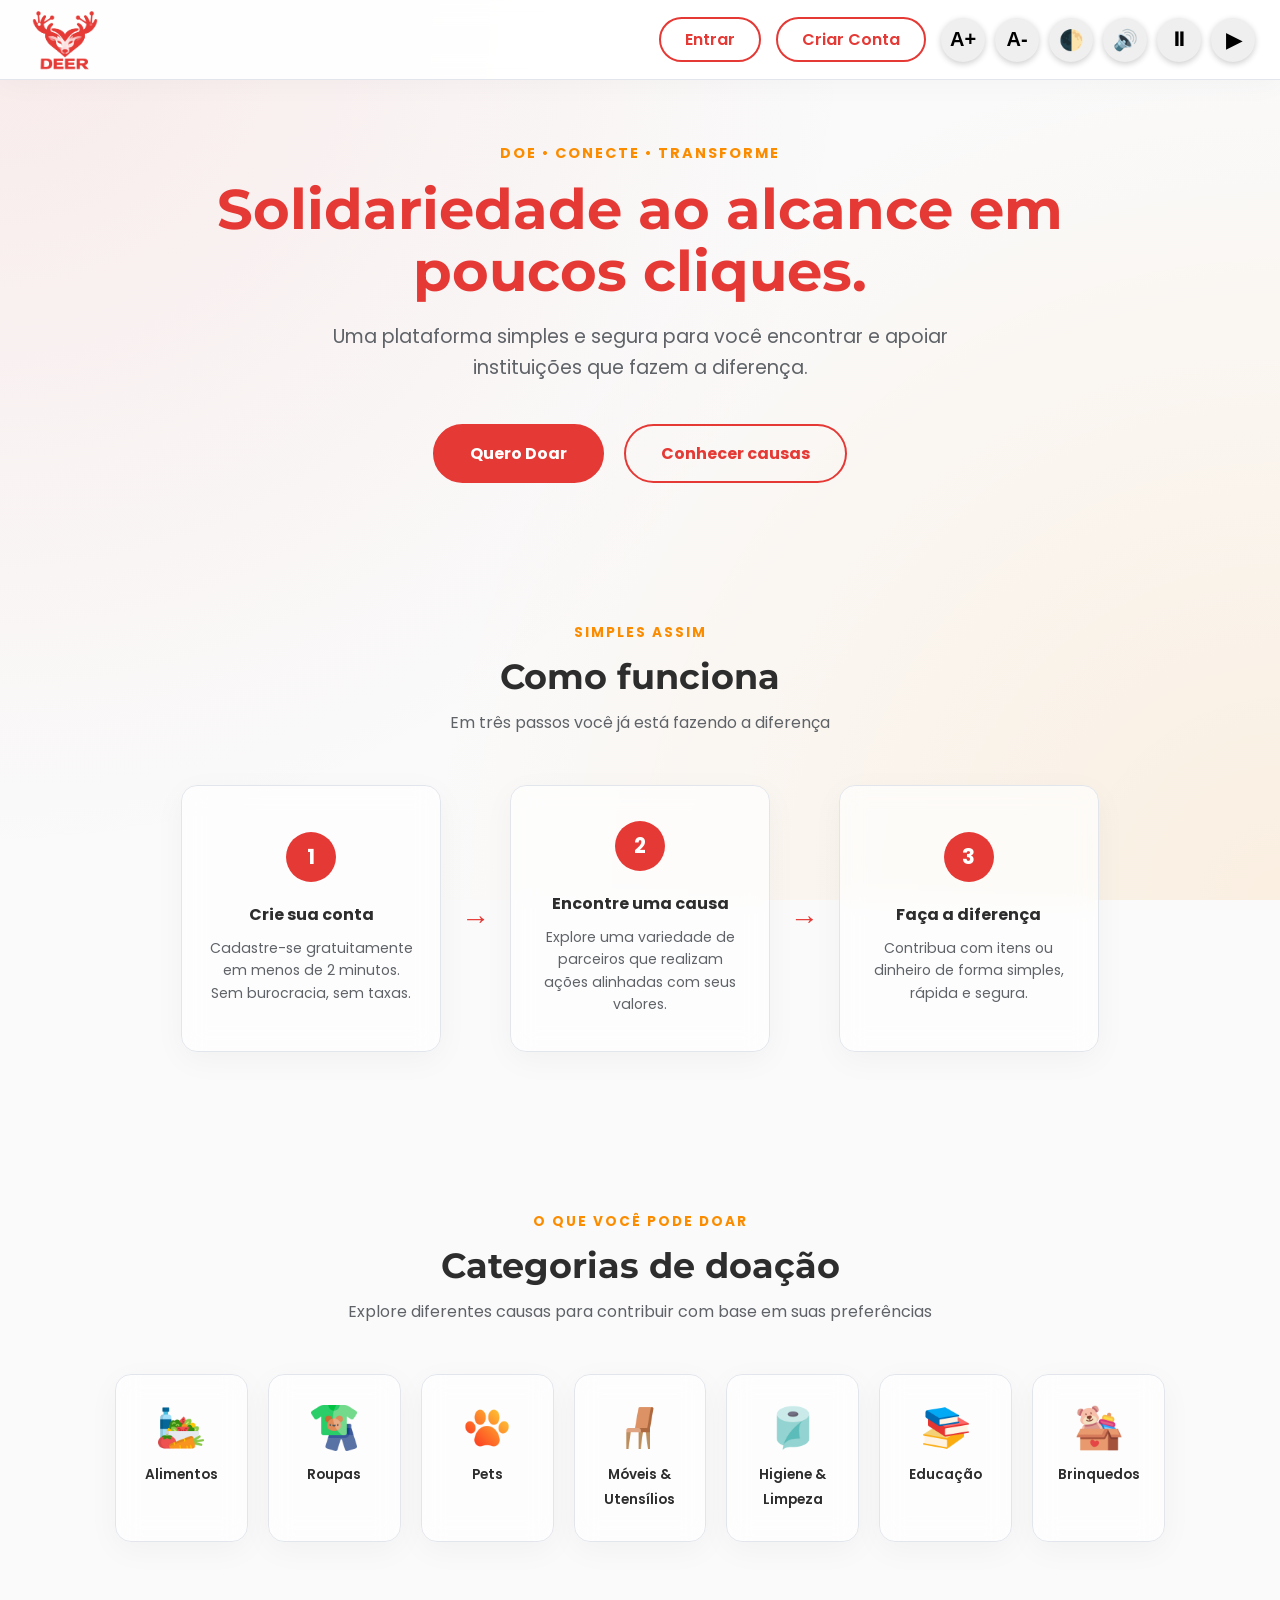
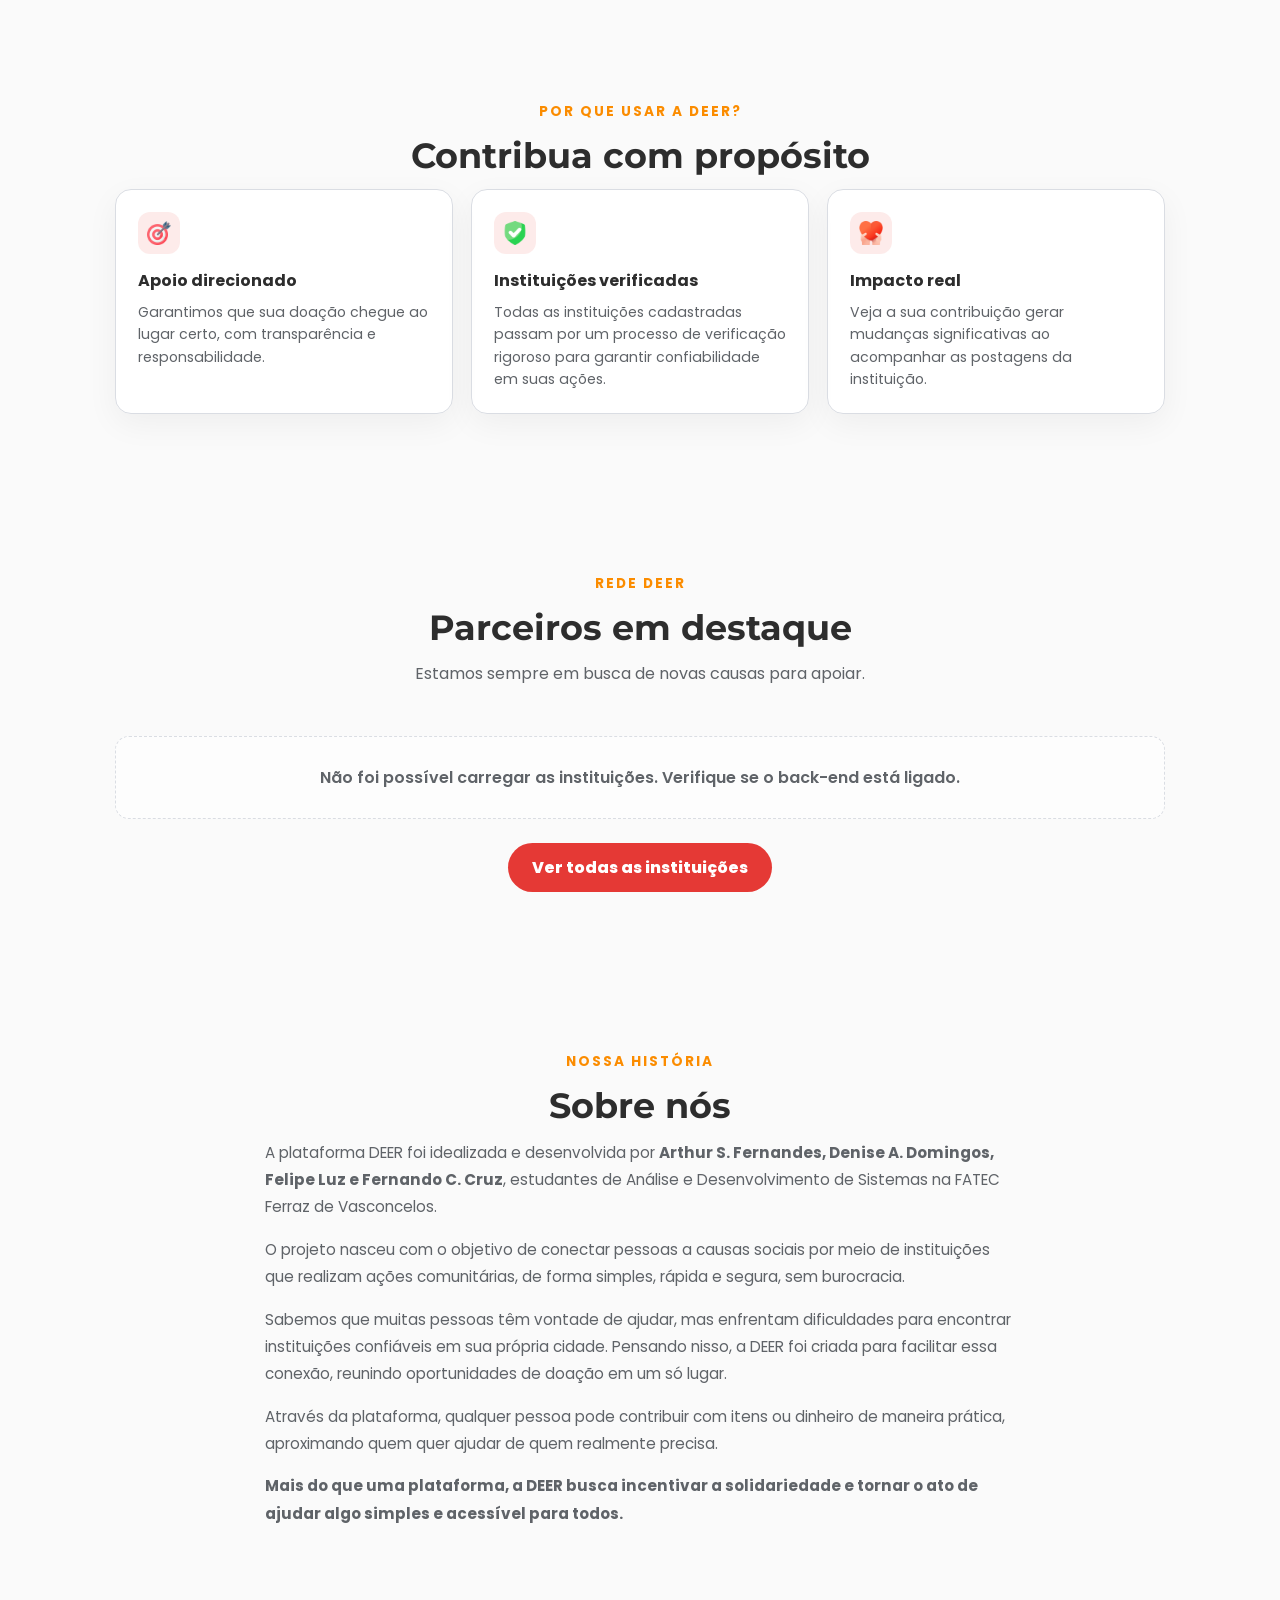
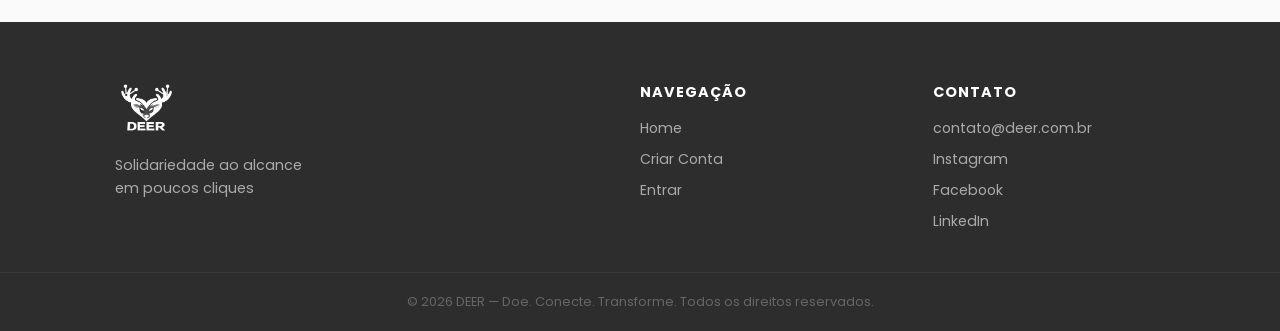
==== commit c593e2f6: "Merge branch 'main' into feature/fernando" ====
--- a/index.html
+++ b/index.html
@@ -24,8 +24,31 @@
             <div class="usuario" id="user-menu">
                 <a href="pages/login.html" class="login-trigger">Entrar</a>
                 <a href="pages/cadastro.html" class="signup-trigger">Criar Conta</a>
-            </div>
-        </div>
+
+                
+    <!--Botões para aumentar e diminuir o tamanho da fonte (ACESSIBILIDADE)-->
+    <div class="acessibilidade">
+    <button type="button" onclick="aumentarFonte()">A+</button>
+    <button type="button" onclick="diminuirFonte()">A-</button>
+
+    <!--Ïcone/botão para acionar o alto contraste-->
+<button type="button" onclick="alternarContraste()" title="Alto contraste">
+    🌓
+</button>
+  
+<!--botão para leitura em voz alta //ao pressionar o botão o texto é traduzido em áudio, ao clicar novamente, a tradução para-->
+<button id="btnAudio" onclick="alternarLeitura()">
+    🔊
+</button>
+
+<button onclick="speechSynthesis.pause()">⏸</button> <!--Botao para pausar o áudio-->
+
+<button onclick="speechSynthesis.resume()">▶</button> <!--Botao para continuar o áudio-->
+ 
+
+            </div>
+        </div>
+
     </header>
 
     <!-- Primeira dobra da home, com chamadas que levam para as instituicoes carregadas pelo JavaScript. -->
@@ -42,7 +65,9 @@
                 <button class="doar" type="button" data-scroll-ongs>Quero Doar</button>
                 <button class="conhecer-ongs" type="button" data-ver-ongs>Conhecer causas</button>
             </div>
+            
         </section>
+        
     </main>
 
     <!-- Explica a jornada do usuario em tres passos simples. -->
--- a/assets/css/styles.css
+++ b/assets/css/styles.css
@@ -1232,3 +1232,74 @@
         font-size: 0.82rem;
     }
 }
+/*Botoes a+ a-*/
+.acessibilidade {
+    display: flex;
+    gap: 8px;
+    align-items: center;
+}
+
+.acessibilidade button {
+    width: 36px;
+    height: 36px;
+    border: 1px solid #ccc;
+    border-radius: 6px;
+    cursor: pointer;
+    font-weight: bold;
+}
+
+/*Botão/Ícone alto contraste - ACESSIBILIDADE*/
+.alto-contraste {
+    background: #433d3d !important;
+    color: hsl(57, 100%, 50%) !important;
+}
+
+.alto-contraste * {
+    color: #fffffffb !important;
+    border-color: #fff !important;
+}
+
+.alto-contraste a {
+    color: hsl(57, 100%, 50%) !important;
+}
+
+.alto-contraste button {
+    background: #433d3d !important;
+    color: #ffff00 !important;
+    border: 2px solid #ffff00 !important;
+}
+
+.alto-contraste input,
+.alto-contraste textarea,
+.alto-contraste select {
+    background: #433d3d !important;
+    color: #fffffffb !important;
+    border: 2px solid #fffffffb !important;
+}
+/*Botão de navegação pelo teclado*/
+button:focus,
+a:focus,
+input:focus {
+    outline: 3px solid #ff9800;
+}
+.acessibilidade {
+    display: flex;
+    gap: 10px;
+    align-items: center;
+}
+
+.acessibilidade button {
+    width: 44px;
+    height: 44px;
+    border: none;
+    border-radius: 50%;
+    cursor: pointer;
+    font-size: 20px;
+    font-weight: bold;;
+    transition: 0.3s;
+    box-shadow: 0 2px 6px rgba(0,0,0,0.2);
+}
+
+.acessibilidade button:hover {
+    transform: scale(1.1);
+}
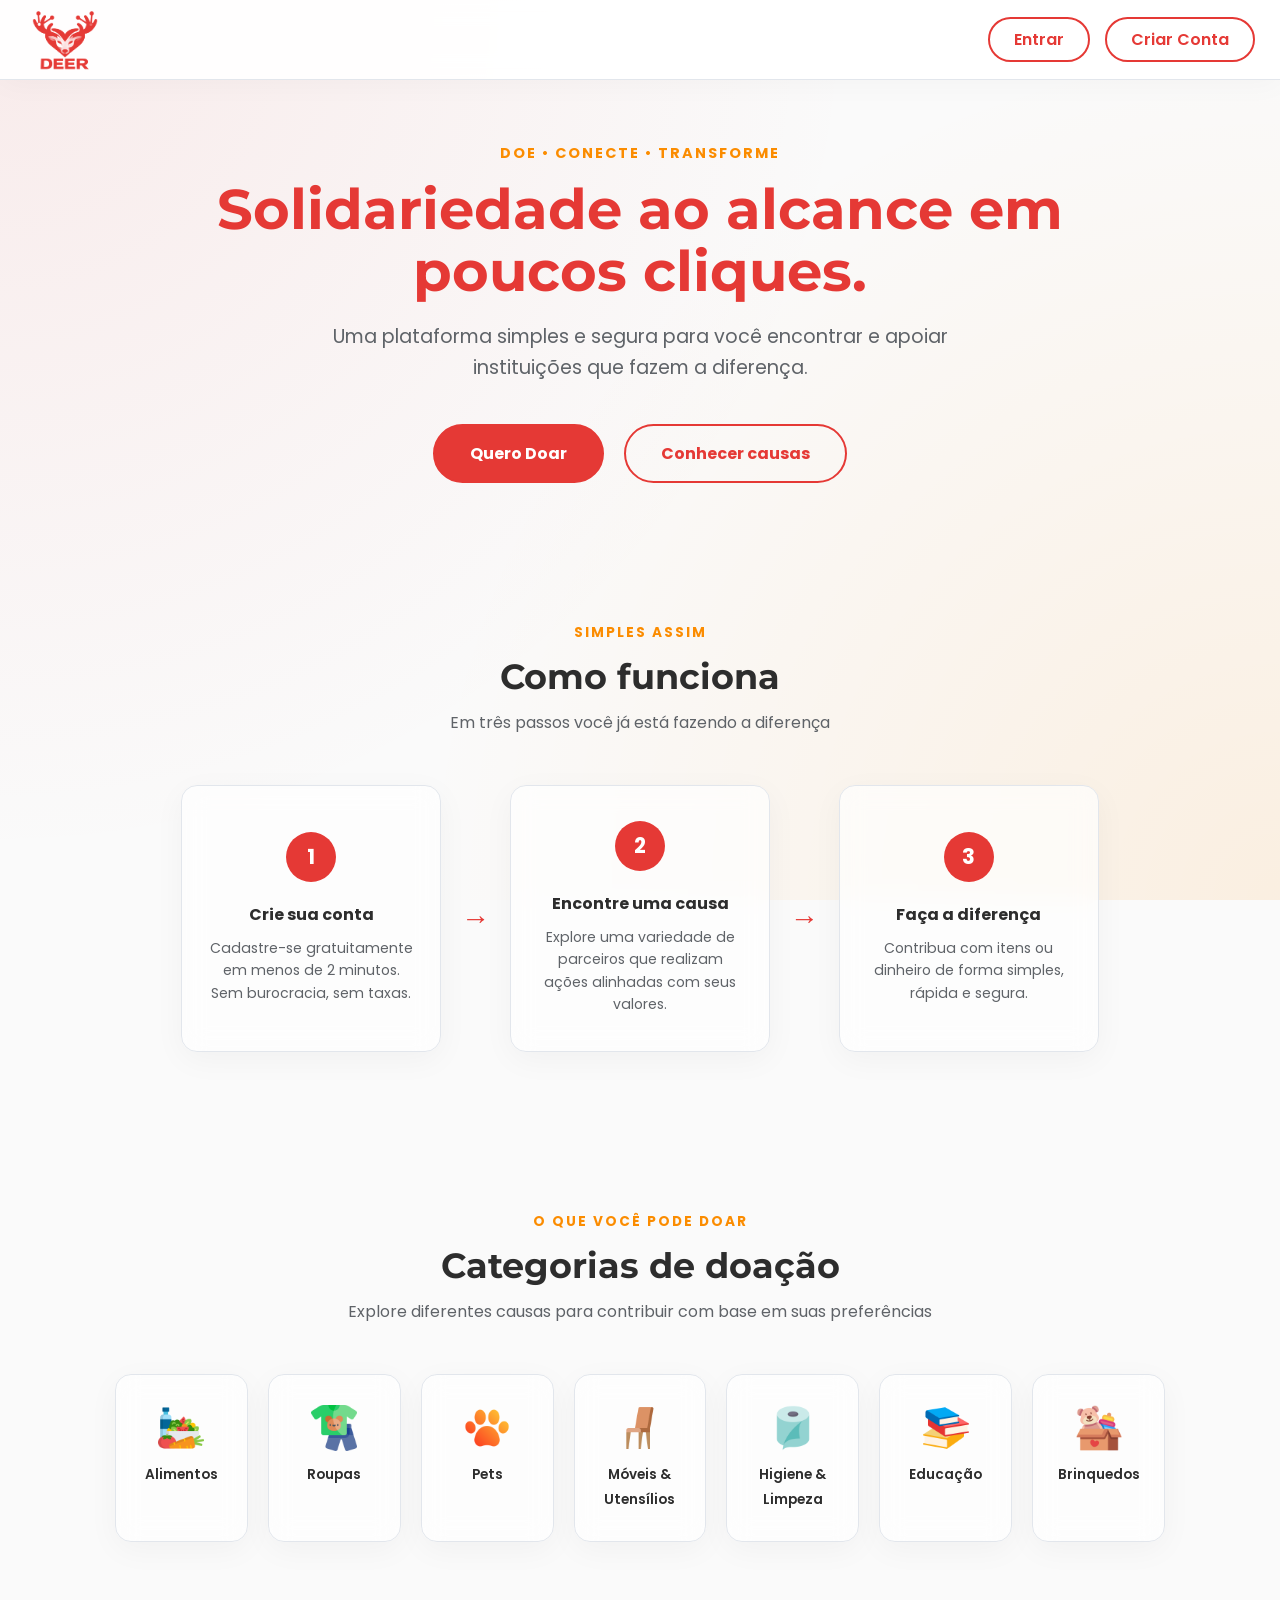
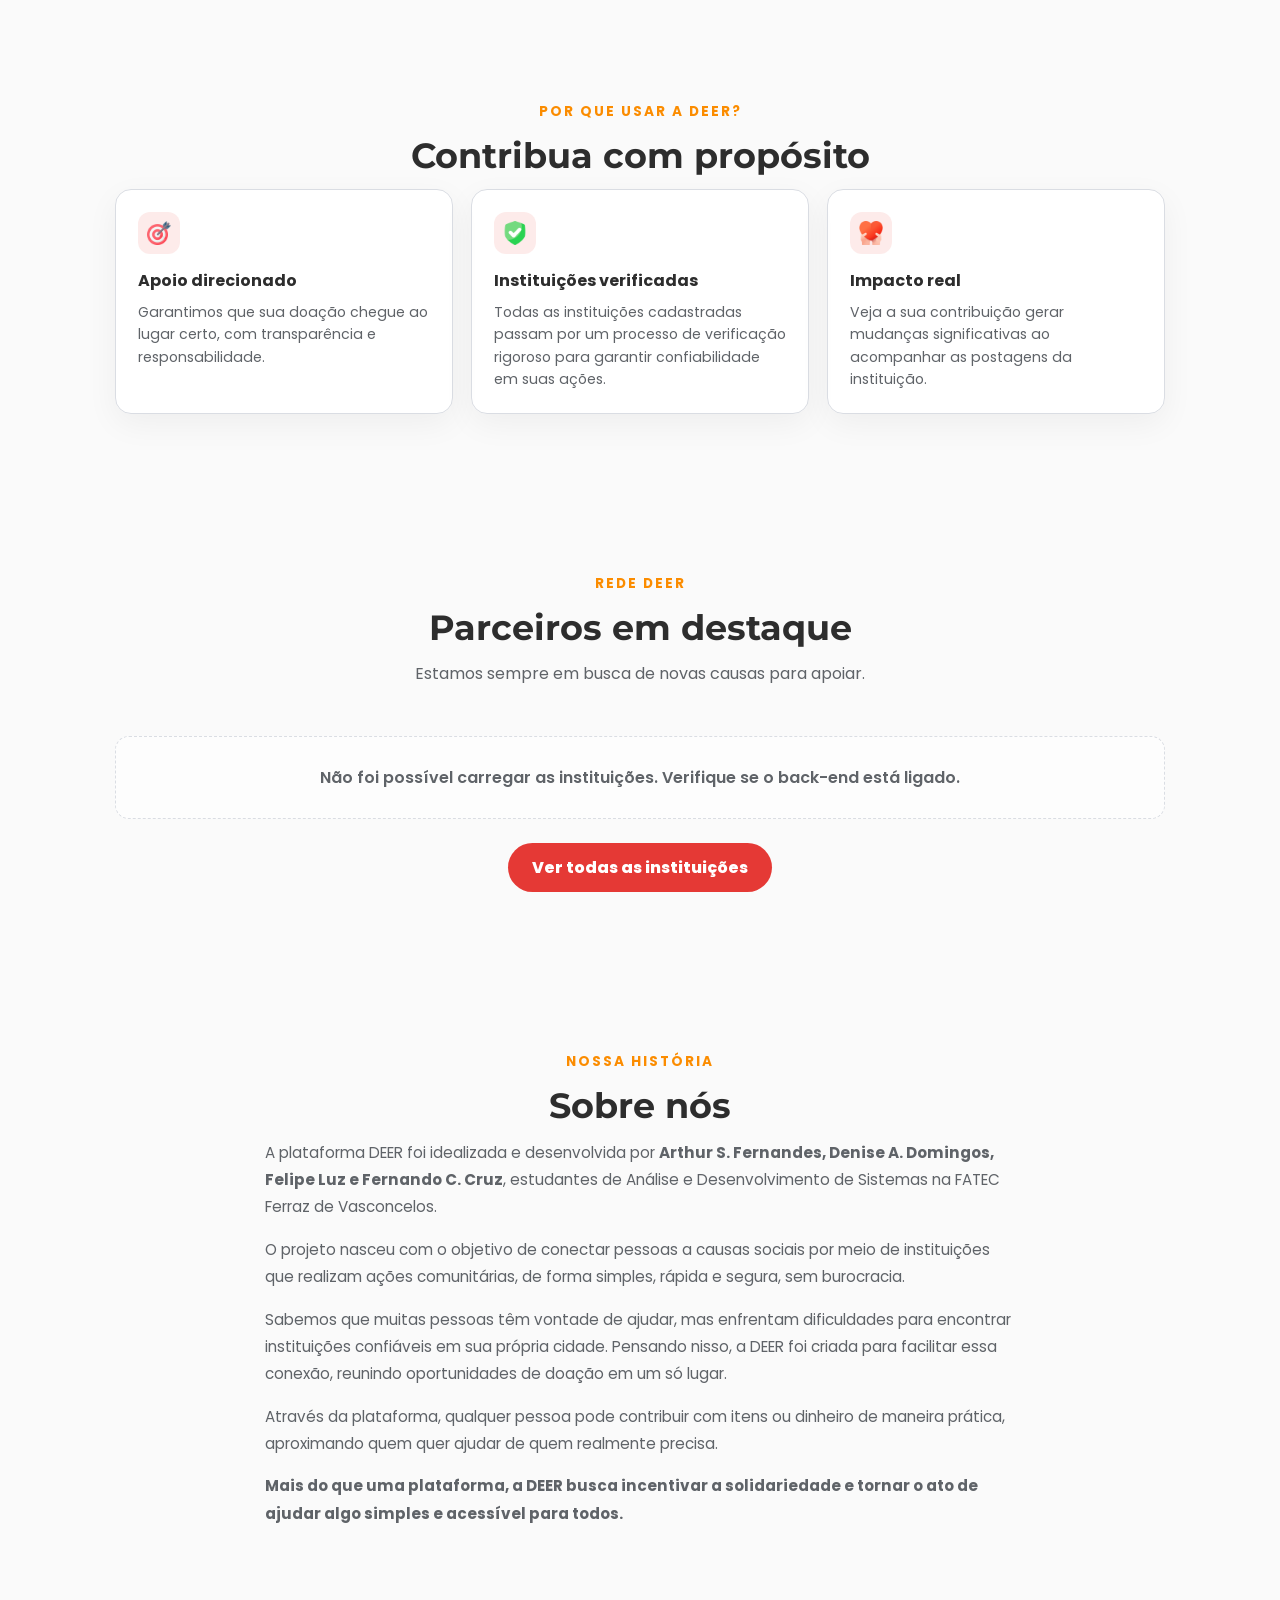
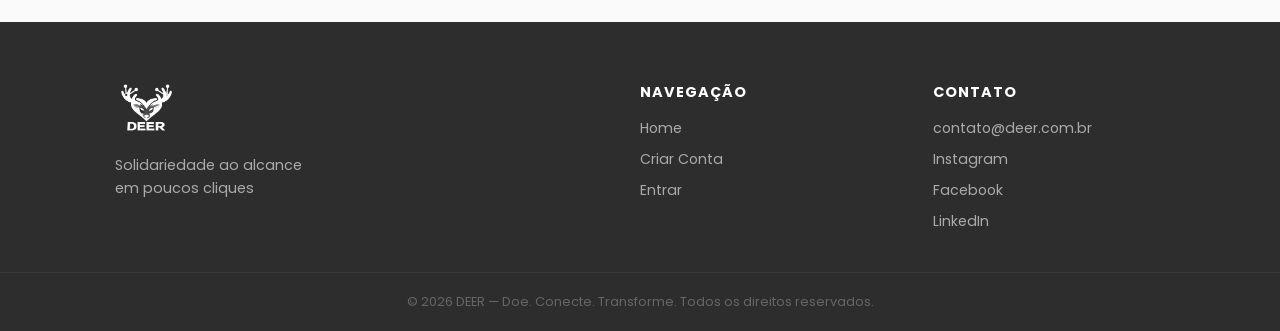
==== commit c83c5d95: "removendo botoes de acessibilidade por bug" ====
--- a/index.html
+++ b/index.html
@@ -25,30 +25,8 @@
                 <a href="pages/login.html" class="login-trigger">Entrar</a>
                 <a href="pages/cadastro.html" class="signup-trigger">Criar Conta</a>
 
-                
-    <!--Botões para aumentar e diminuir o tamanho da fonte (ACESSIBILIDADE)-->
-    <div class="acessibilidade">
-    <button type="button" onclick="aumentarFonte()">A+</button>
-    <button type="button" onclick="diminuirFonte()">A-</button>
-
-    <!--Ïcone/botão para acionar o alto contraste-->
-<button type="button" onclick="alternarContraste()" title="Alto contraste">
-    🌓
-</button>
-  
-<!--botão para leitura em voz alta //ao pressionar o botão o texto é traduzido em áudio, ao clicar novamente, a tradução para-->
-<button id="btnAudio" onclick="alternarLeitura()">
-    🔊
-</button>
-
-<button onclick="speechSynthesis.pause()">⏸</button> <!--Botao para pausar o áudio-->
-
-<button onclick="speechSynthesis.resume()">▶</button> <!--Botao para continuar o áudio-->
- 
-
-            </div>
-        </div>
-
+            </div>
+        </div>
     </header>
 
     <!-- Primeira dobra da home, com chamadas que levam para as instituicoes carregadas pelo JavaScript. -->
--- a/assets/css/styles.css
+++ b/assets/css/styles.css
@@ -1231,75 +1231,4 @@
         padding: 8px 12px;
         font-size: 0.82rem;
     }
-}
-/*Botoes a+ a-*/
-.acessibilidade {
-    display: flex;
-    gap: 8px;
-    align-items: center;
-}
-
-.acessibilidade button {
-    width: 36px;
-    height: 36px;
-    border: 1px solid #ccc;
-    border-radius: 6px;
-    cursor: pointer;
-    font-weight: bold;
-}
-
-/*Botão/Ícone alto contraste - ACESSIBILIDADE*/
-.alto-contraste {
-    background: #433d3d !important;
-    color: hsl(57, 100%, 50%) !important;
-}
-
-.alto-contraste * {
-    color: #fffffffb !important;
-    border-color: #fff !important;
-}
-
-.alto-contraste a {
-    color: hsl(57, 100%, 50%) !important;
-}
-
-.alto-contraste button {
-    background: #433d3d !important;
-    color: #ffff00 !important;
-    border: 2px solid #ffff00 !important;
-}
-
-.alto-contraste input,
-.alto-contraste textarea,
-.alto-contraste select {
-    background: #433d3d !important;
-    color: #fffffffb !important;
-    border: 2px solid #fffffffb !important;
-}
-/*Botão de navegação pelo teclado*/
-button:focus,
-a:focus,
-input:focus {
-    outline: 3px solid #ff9800;
-}
-.acessibilidade {
-    display: flex;
-    gap: 10px;
-    align-items: center;
-}
-
-.acessibilidade button {
-    width: 44px;
-    height: 44px;
-    border: none;
-    border-radius: 50%;
-    cursor: pointer;
-    font-size: 20px;
-    font-weight: bold;;
-    transition: 0.3s;
-    box-shadow: 0 2px 6px rgba(0,0,0,0.2);
-}
-
-.acessibilidade button:hover {
-    transform: scale(1.1);
-}
+}
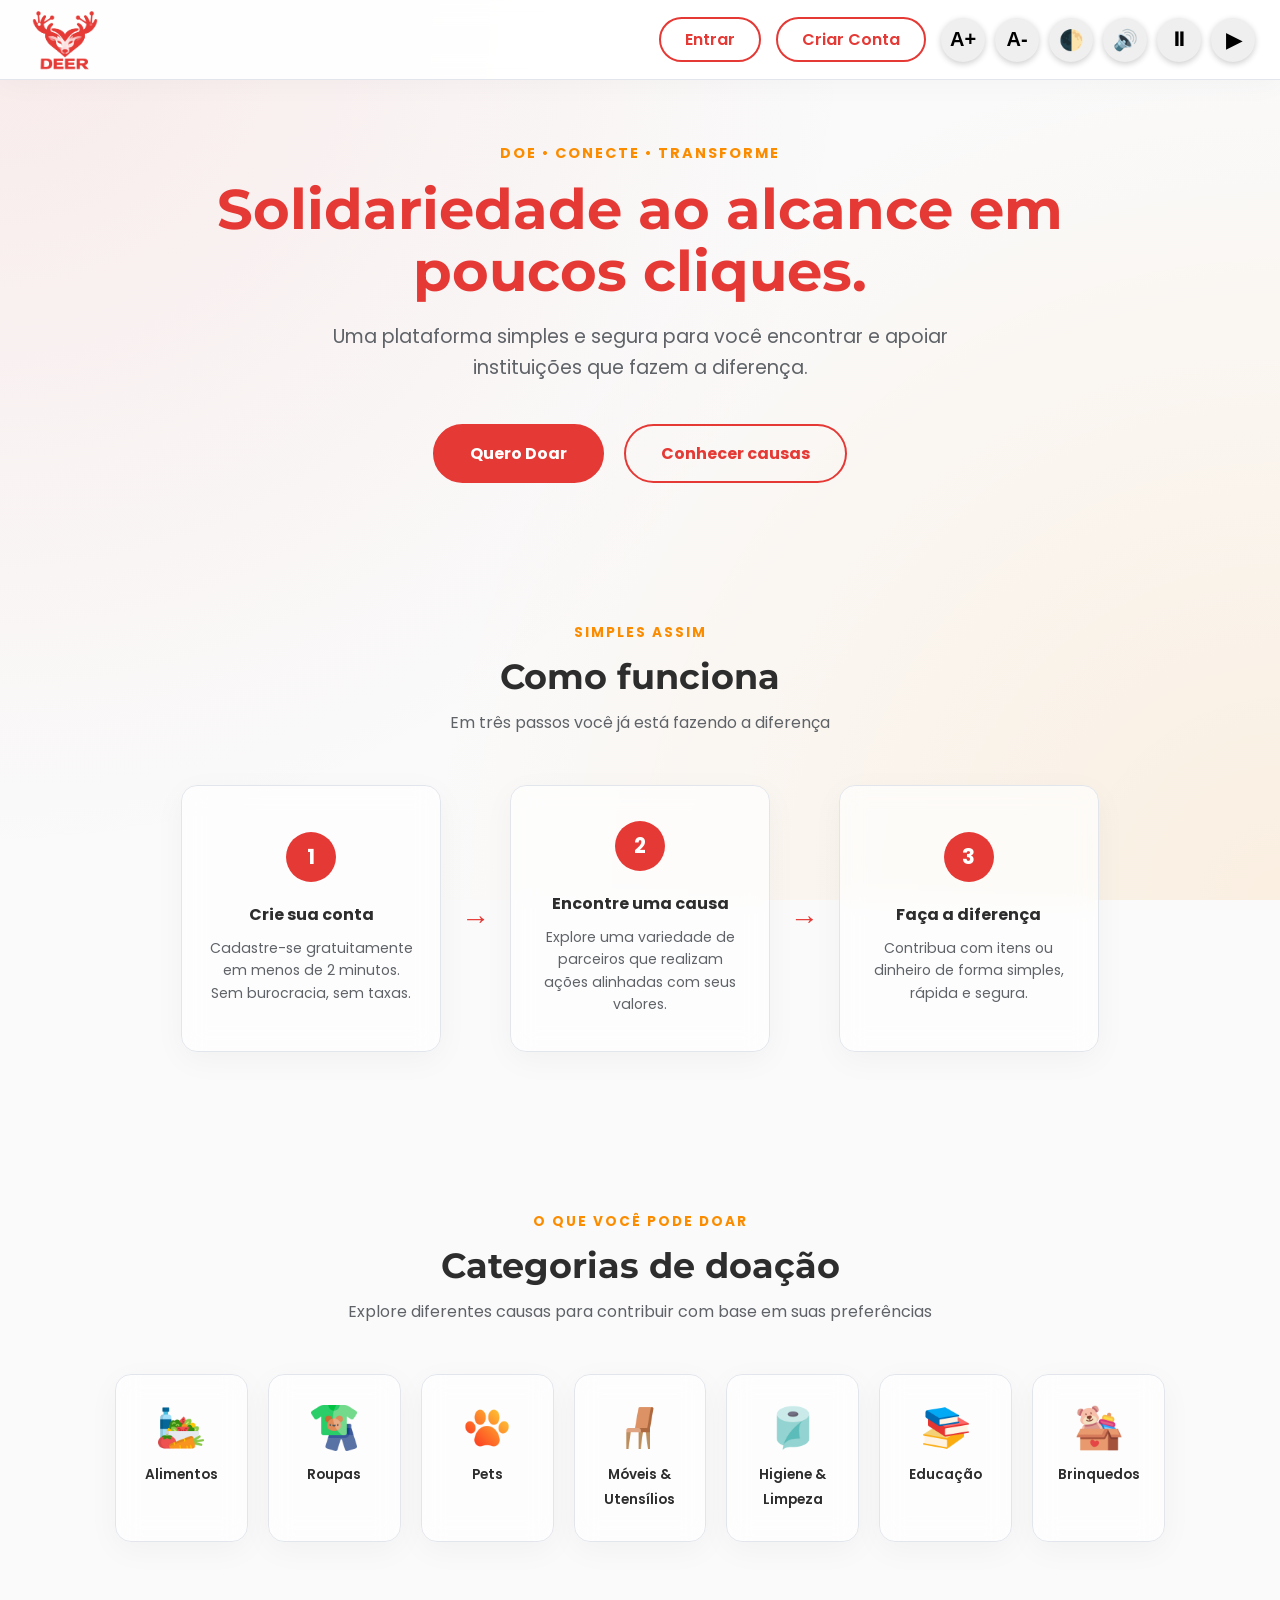
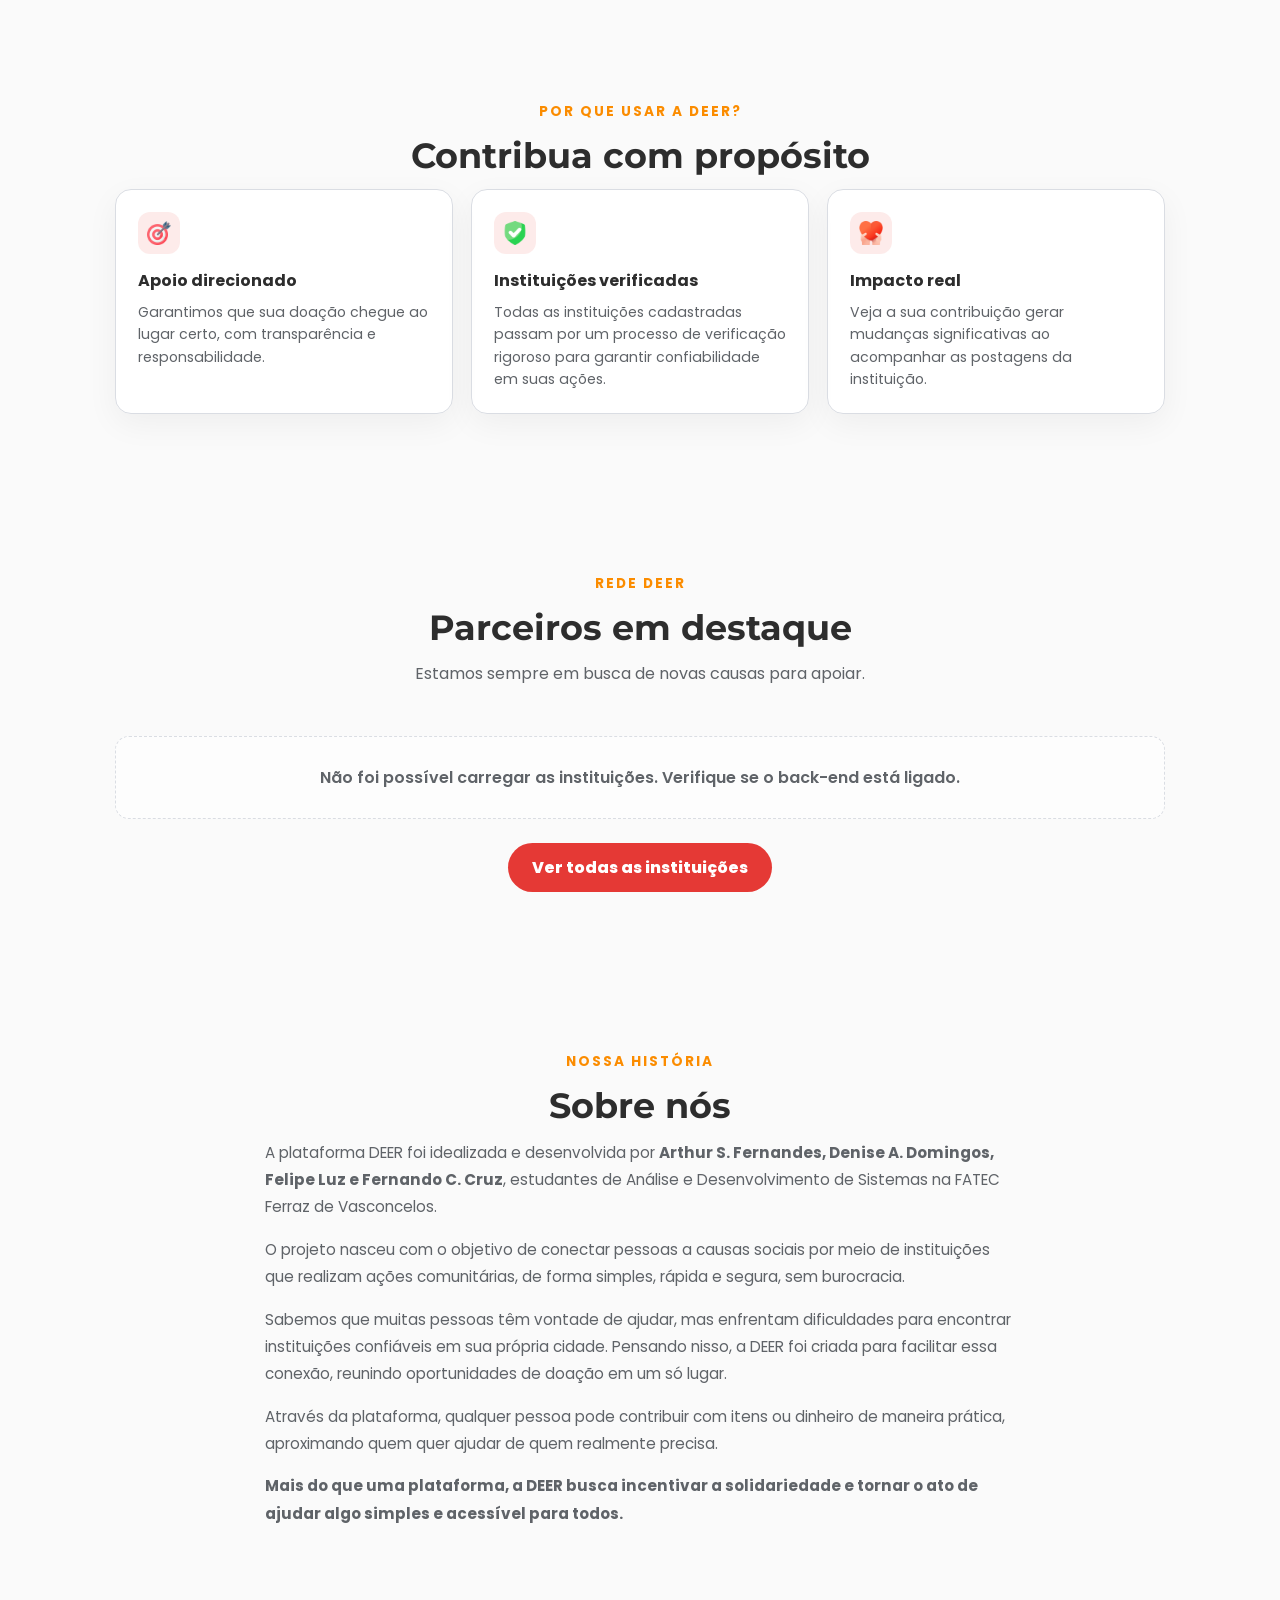
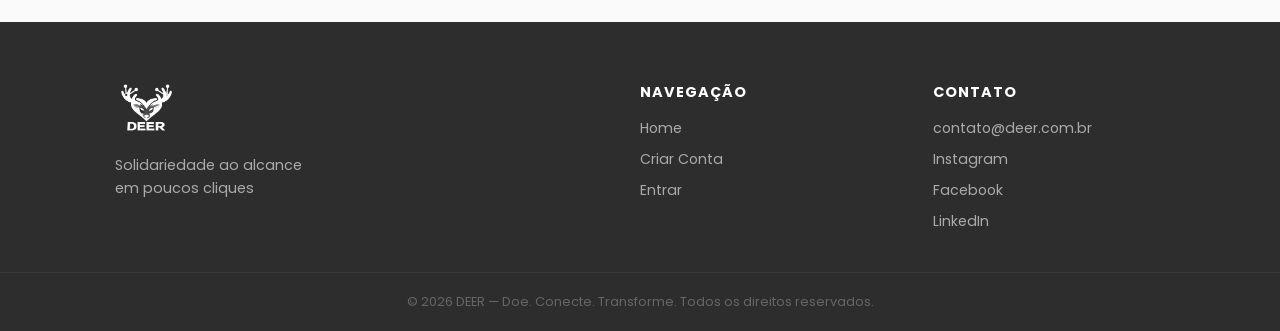
==== commit 1ff2bd44: "Merge branch 'main' into feature/arthur" ====
--- a/index.html
+++ b/index.html
@@ -25,8 +25,30 @@
                 <a href="pages/login.html" class="login-trigger">Entrar</a>
                 <a href="pages/cadastro.html" class="signup-trigger">Criar Conta</a>
 
-            </div>
-        </div>
+                
+    <!--Botões para aumentar e diminuir o tamanho da fonte (ACESSIBILIDADE)-->
+    <div class="acessibilidade">
+    <button type="button" onclick="aumentarFonte()">A+</button>
+    <button type="button" onclick="diminuirFonte()">A-</button>
+
+    <!--Ïcone/botão para acionar o alto contraste-->
+<button type="button" onclick="alternarContraste()" title="Alto contraste">
+    🌓
+</button>
+  
+<!--botão para leitura em voz alta //ao pressionar o botão o texto é traduzido em áudio, ao clicar novamente, a tradução para-->
+<button id="btnAudio" onclick="alternarLeitura()">
+    🔊
+</button>
+
+<button onclick="speechSynthesis.pause()">⏸</button> <!--Botao para pausar o áudio-->
+
+<button onclick="speechSynthesis.resume()">▶</button> <!--Botao para continuar o áudio-->
+ 
+
+            </div>
+        </div>
+
     </header>
 
     <!-- Primeira dobra da home, com chamadas que levam para as instituicoes carregadas pelo JavaScript. -->
--- a/assets/css/styles.css
+++ b/assets/css/styles.css
@@ -1231,4 +1231,75 @@
         padding: 8px 12px;
         font-size: 0.82rem;
     }
-}+}
+/*Botoes a+ a-*/
+.acessibilidade {
+    display: flex;
+    gap: 8px;
+    align-items: center;
+}
+
+.acessibilidade button {
+    width: 36px;
+    height: 36px;
+    border: 1px solid #ccc;
+    border-radius: 6px;
+    cursor: pointer;
+    font-weight: bold;
+}
+
+/*Botão/Ícone alto contraste - ACESSIBILIDADE*/
+.alto-contraste {
+    background: #433d3d !important;
+    color: hsl(57, 100%, 50%) !important;
+}
+
+.alto-contraste * {
+    color: #fffffffb !important;
+    border-color: #fff !important;
+}
+
+.alto-contraste a {
+    color: hsl(57, 100%, 50%) !important;
+}
+
+.alto-contraste button {
+    background: #433d3d !important;
+    color: #ffff00 !important;
+    border: 2px solid #ffff00 !important;
+}
+
+.alto-contraste input,
+.alto-contraste textarea,
+.alto-contraste select {
+    background: #433d3d !important;
+    color: #fffffffb !important;
+    border: 2px solid #fffffffb !important;
+}
+/*Botão de navegação pelo teclado*/
+button:focus,
+a:focus,
+input:focus {
+    outline: 3px solid #ff9800;
+}
+.acessibilidade {
+    display: flex;
+    gap: 10px;
+    align-items: center;
+}
+
+.acessibilidade button {
+    width: 44px;
+    height: 44px;
+    border: none;
+    border-radius: 50%;
+    cursor: pointer;
+    font-size: 20px;
+    font-weight: bold;;
+    transition: 0.3s;
+    box-shadow: 0 2px 6px rgba(0,0,0,0.2);
+}
+
+.acessibilidade button:hover {
+    transform: scale(1.1);
+}
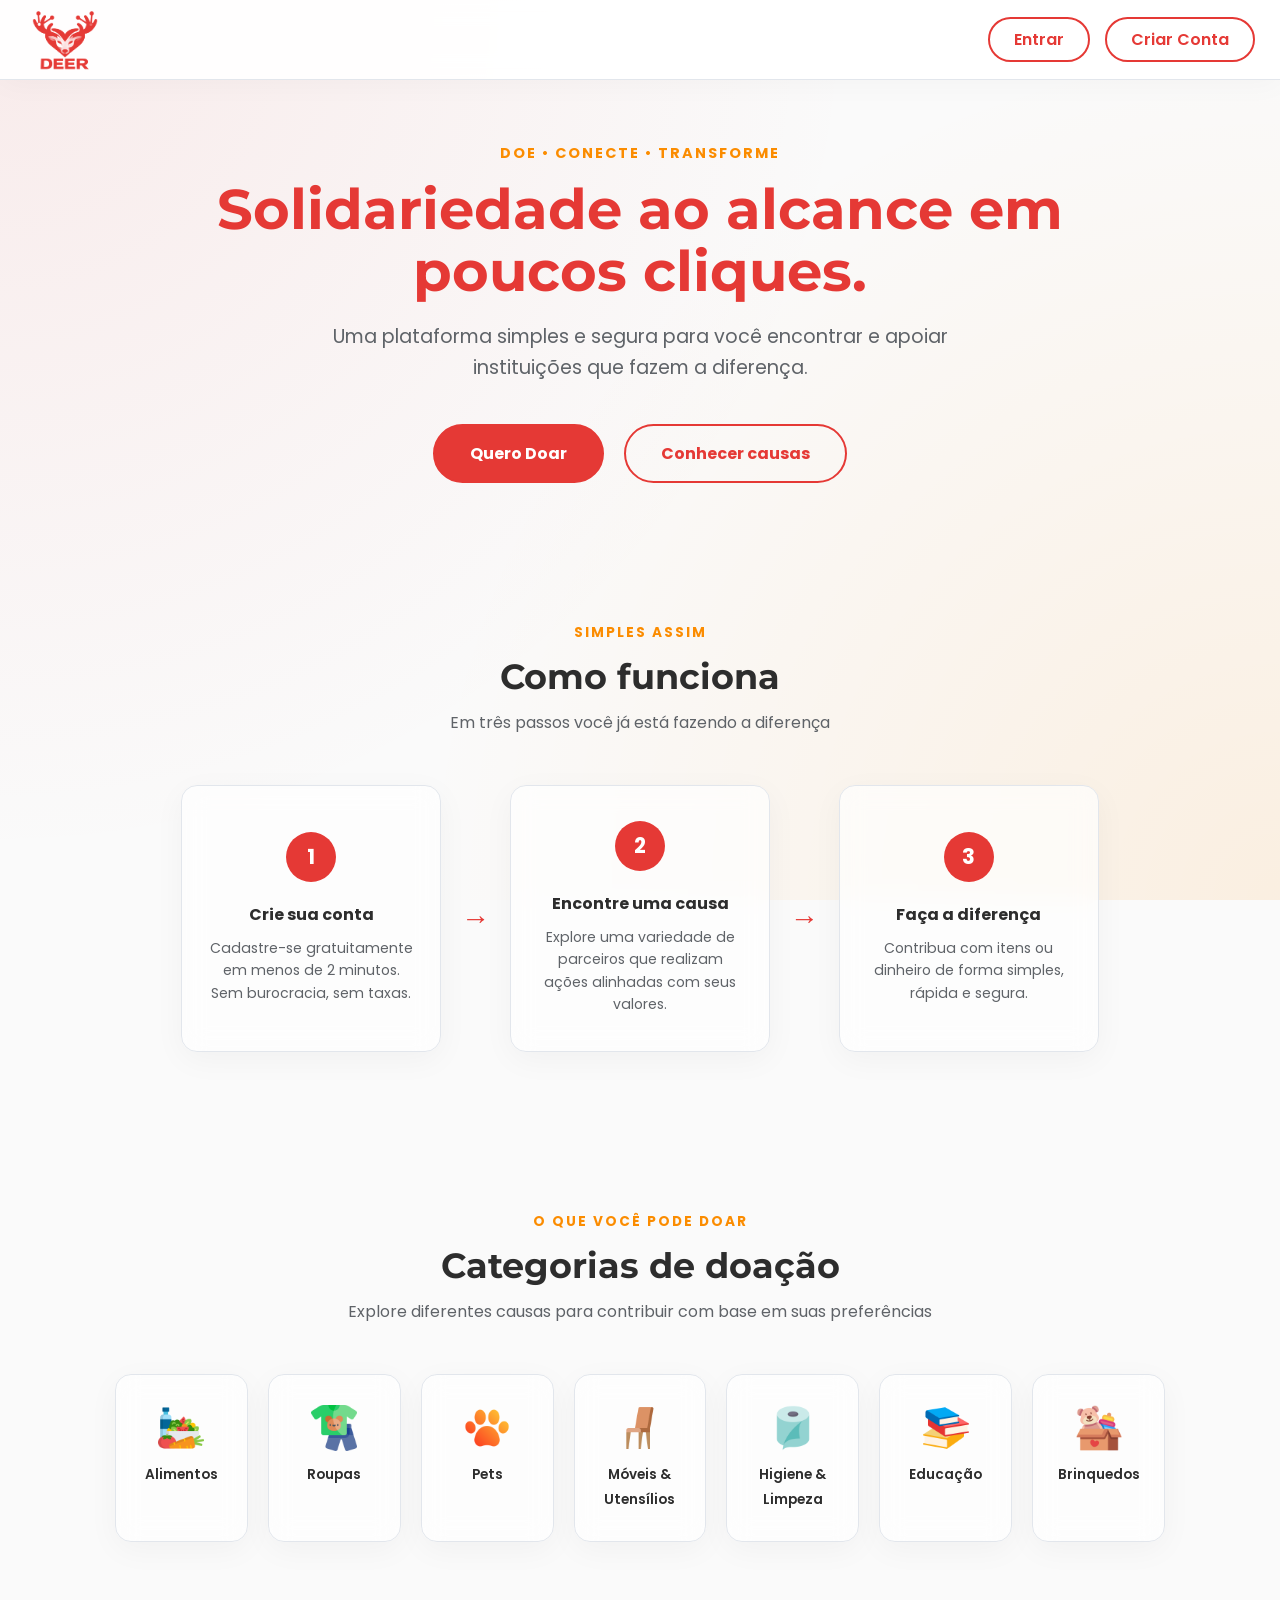
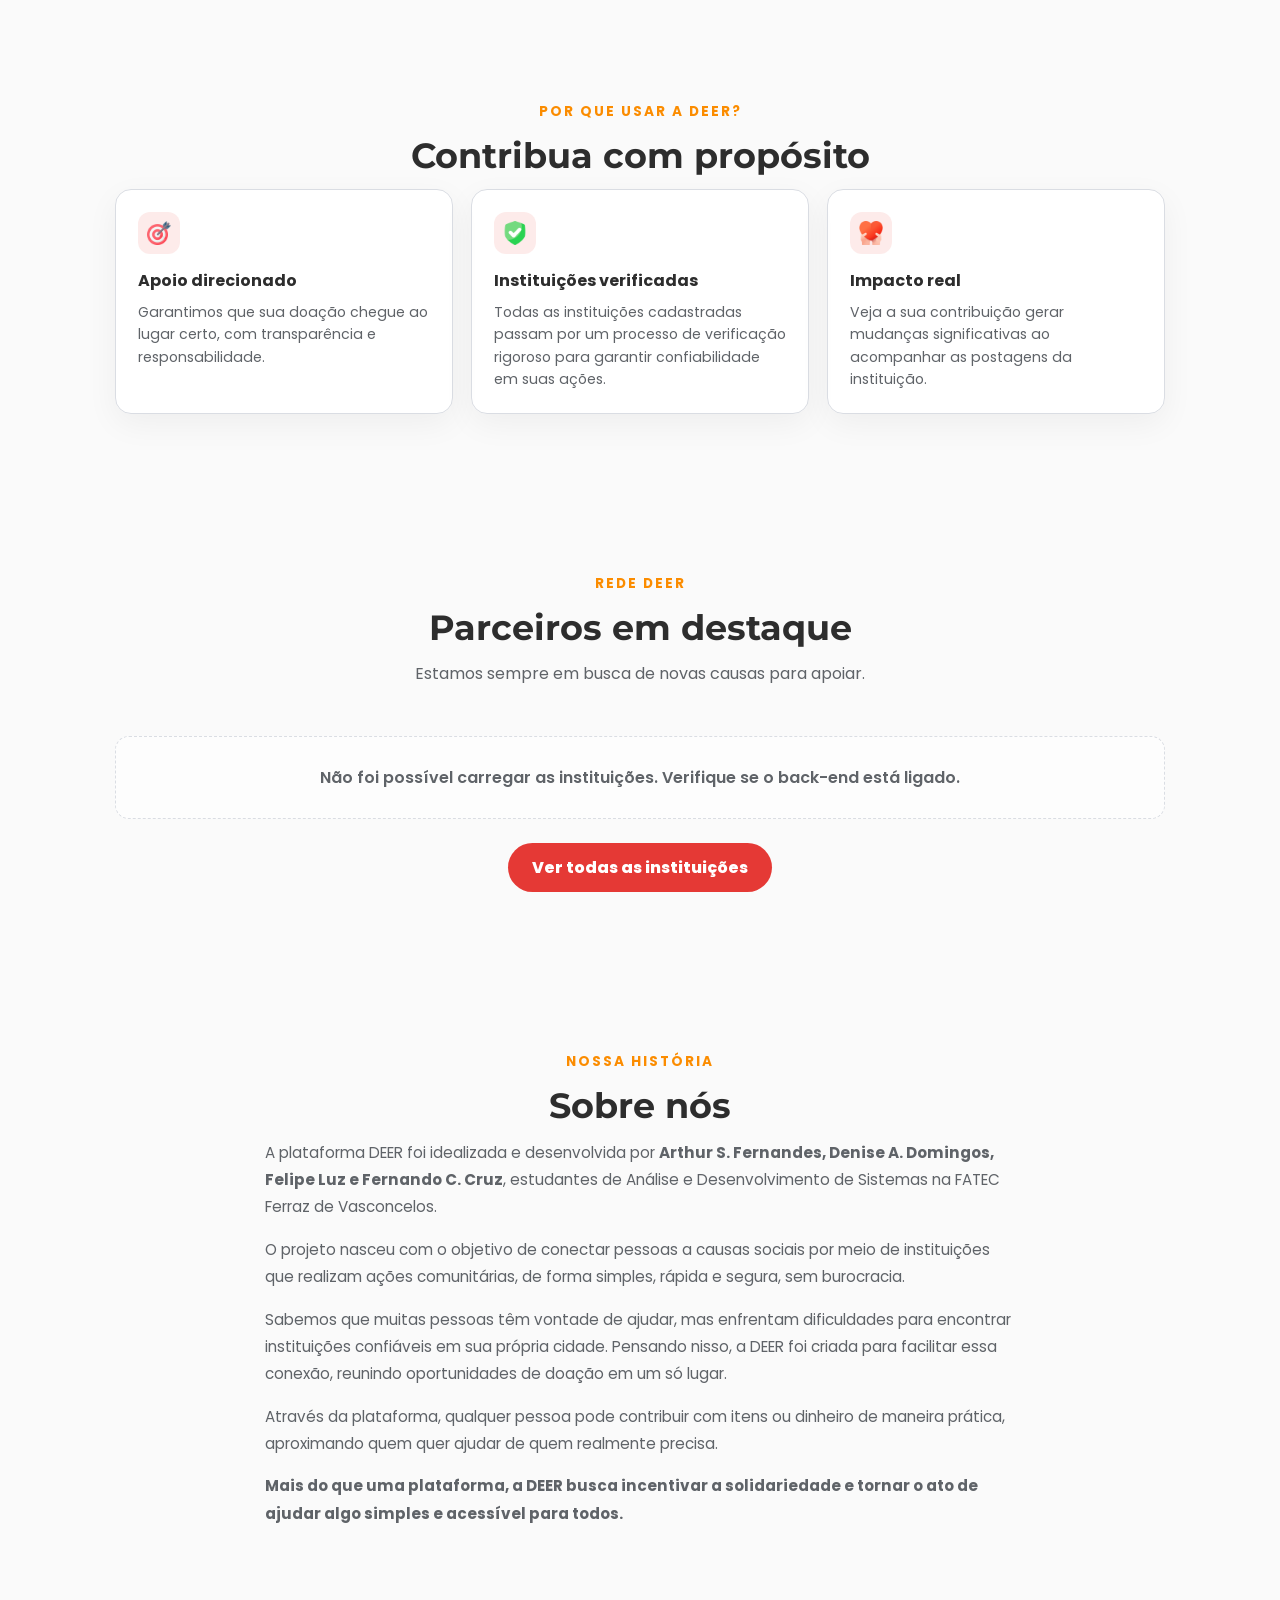
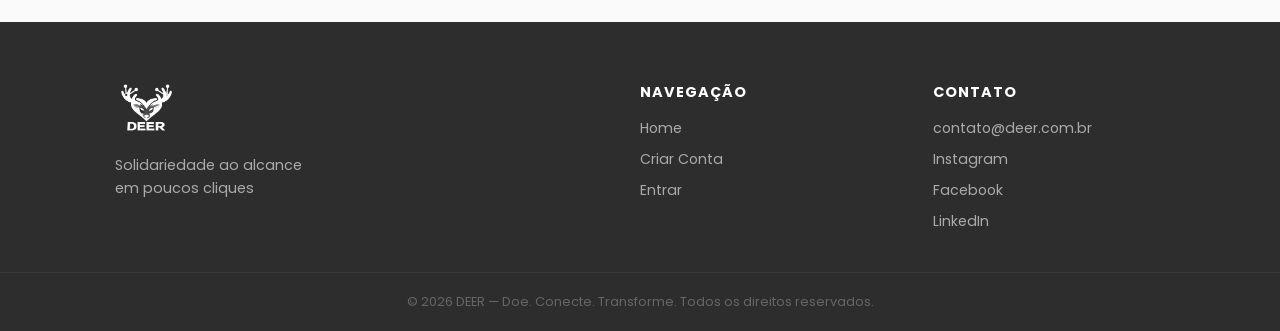
==== commit 3281d084: "fix: correção de bug causado pela cor de banner do perfil de usuario/melhorando os comentarios do co" ====
--- a/index.html
+++ b/index.html
@@ -25,30 +25,8 @@
                 <a href="pages/login.html" class="login-trigger">Entrar</a>
                 <a href="pages/cadastro.html" class="signup-trigger">Criar Conta</a>
 
-                
-    <!--Botões para aumentar e diminuir o tamanho da fonte (ACESSIBILIDADE)-->
-    <div class="acessibilidade">
-    <button type="button" onclick="aumentarFonte()">A+</button>
-    <button type="button" onclick="diminuirFonte()">A-</button>
-
-    <!--Ïcone/botão para acionar o alto contraste-->
-<button type="button" onclick="alternarContraste()" title="Alto contraste">
-    🌓
-</button>
-  
-<!--botão para leitura em voz alta //ao pressionar o botão o texto é traduzido em áudio, ao clicar novamente, a tradução para-->
-<button id="btnAudio" onclick="alternarLeitura()">
-    🔊
-</button>
-
-<button onclick="speechSynthesis.pause()">⏸</button> <!--Botao para pausar o áudio-->
-
-<button onclick="speechSynthesis.resume()">▶</button> <!--Botao para continuar o áudio-->
- 
-
-            </div>
-        </div>
-
+            </div>
+        </div>
     </header>
 
     <!-- Primeira dobra da home, com chamadas que levam para as instituicoes carregadas pelo JavaScript. -->
--- a/assets/css/styles.css
+++ b/assets/css/styles.css
@@ -1231,75 +1231,4 @@
         padding: 8px 12px;
         font-size: 0.82rem;
     }
-}
-/*Botoes a+ a-*/
-.acessibilidade {
-    display: flex;
-    gap: 8px;
-    align-items: center;
-}
-
-.acessibilidade button {
-    width: 36px;
-    height: 36px;
-    border: 1px solid #ccc;
-    border-radius: 6px;
-    cursor: pointer;
-    font-weight: bold;
-}
-
-/*Botão/Ícone alto contraste - ACESSIBILIDADE*/
-.alto-contraste {
-    background: #433d3d !important;
-    color: hsl(57, 100%, 50%) !important;
-}
-
-.alto-contraste * {
-    color: #fffffffb !important;
-    border-color: #fff !important;
-}
-
-.alto-contraste a {
-    color: hsl(57, 100%, 50%) !important;
-}
-
-.alto-contraste button {
-    background: #433d3d !important;
-    color: #ffff00 !important;
-    border: 2px solid #ffff00 !important;
-}
-
-.alto-contraste input,
-.alto-contraste textarea,
-.alto-contraste select {
-    background: #433d3d !important;
-    color: #fffffffb !important;
-    border: 2px solid #fffffffb !important;
-}
-/*Botão de navegação pelo teclado*/
-button:focus,
-a:focus,
-input:focus {
-    outline: 3px solid #ff9800;
-}
-.acessibilidade {
-    display: flex;
-    gap: 10px;
-    align-items: center;
-}
-
-.acessibilidade button {
-    width: 44px;
-    height: 44px;
-    border: none;
-    border-radius: 50%;
-    cursor: pointer;
-    font-size: 20px;
-    font-weight: bold;;
-    transition: 0.3s;
-    box-shadow: 0 2px 6px rgba(0,0,0,0.2);
-}
-
-.acessibilidade button:hover {
-    transform: scale(1.1);
-}
+}
